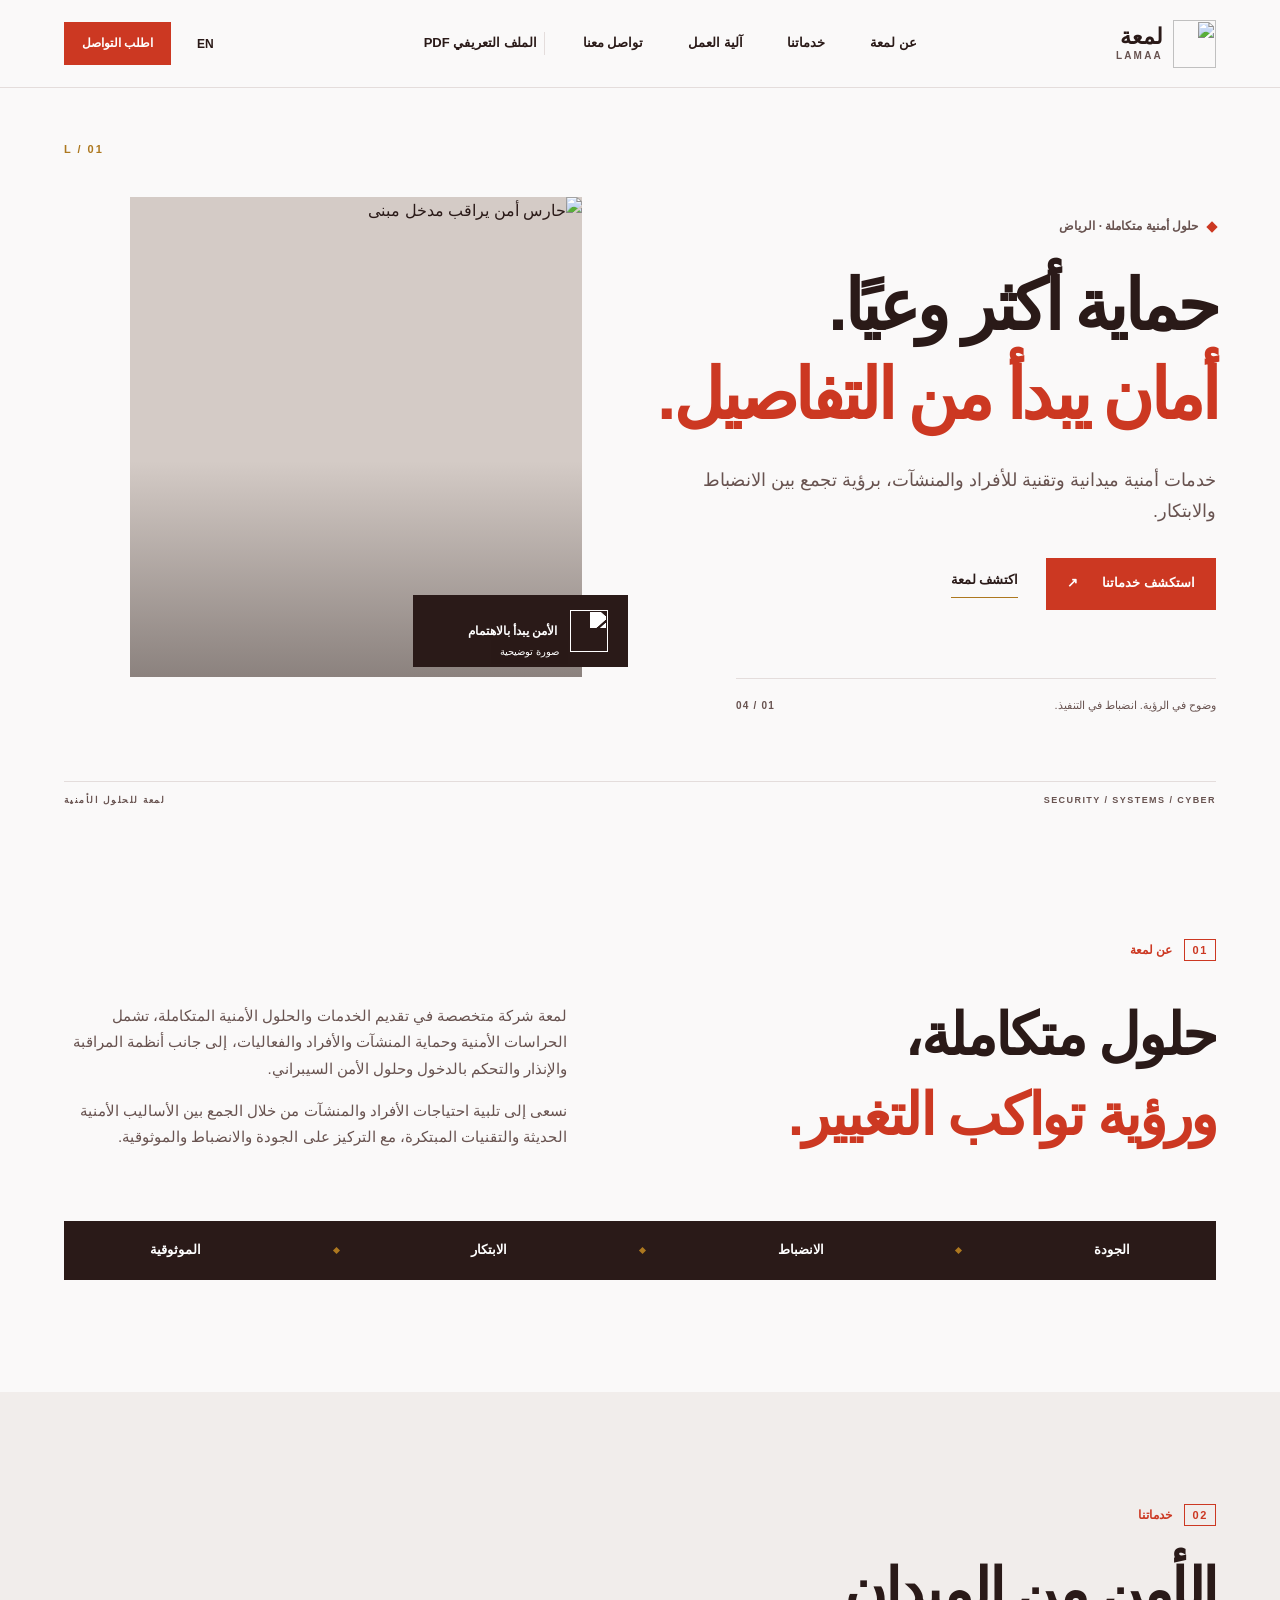
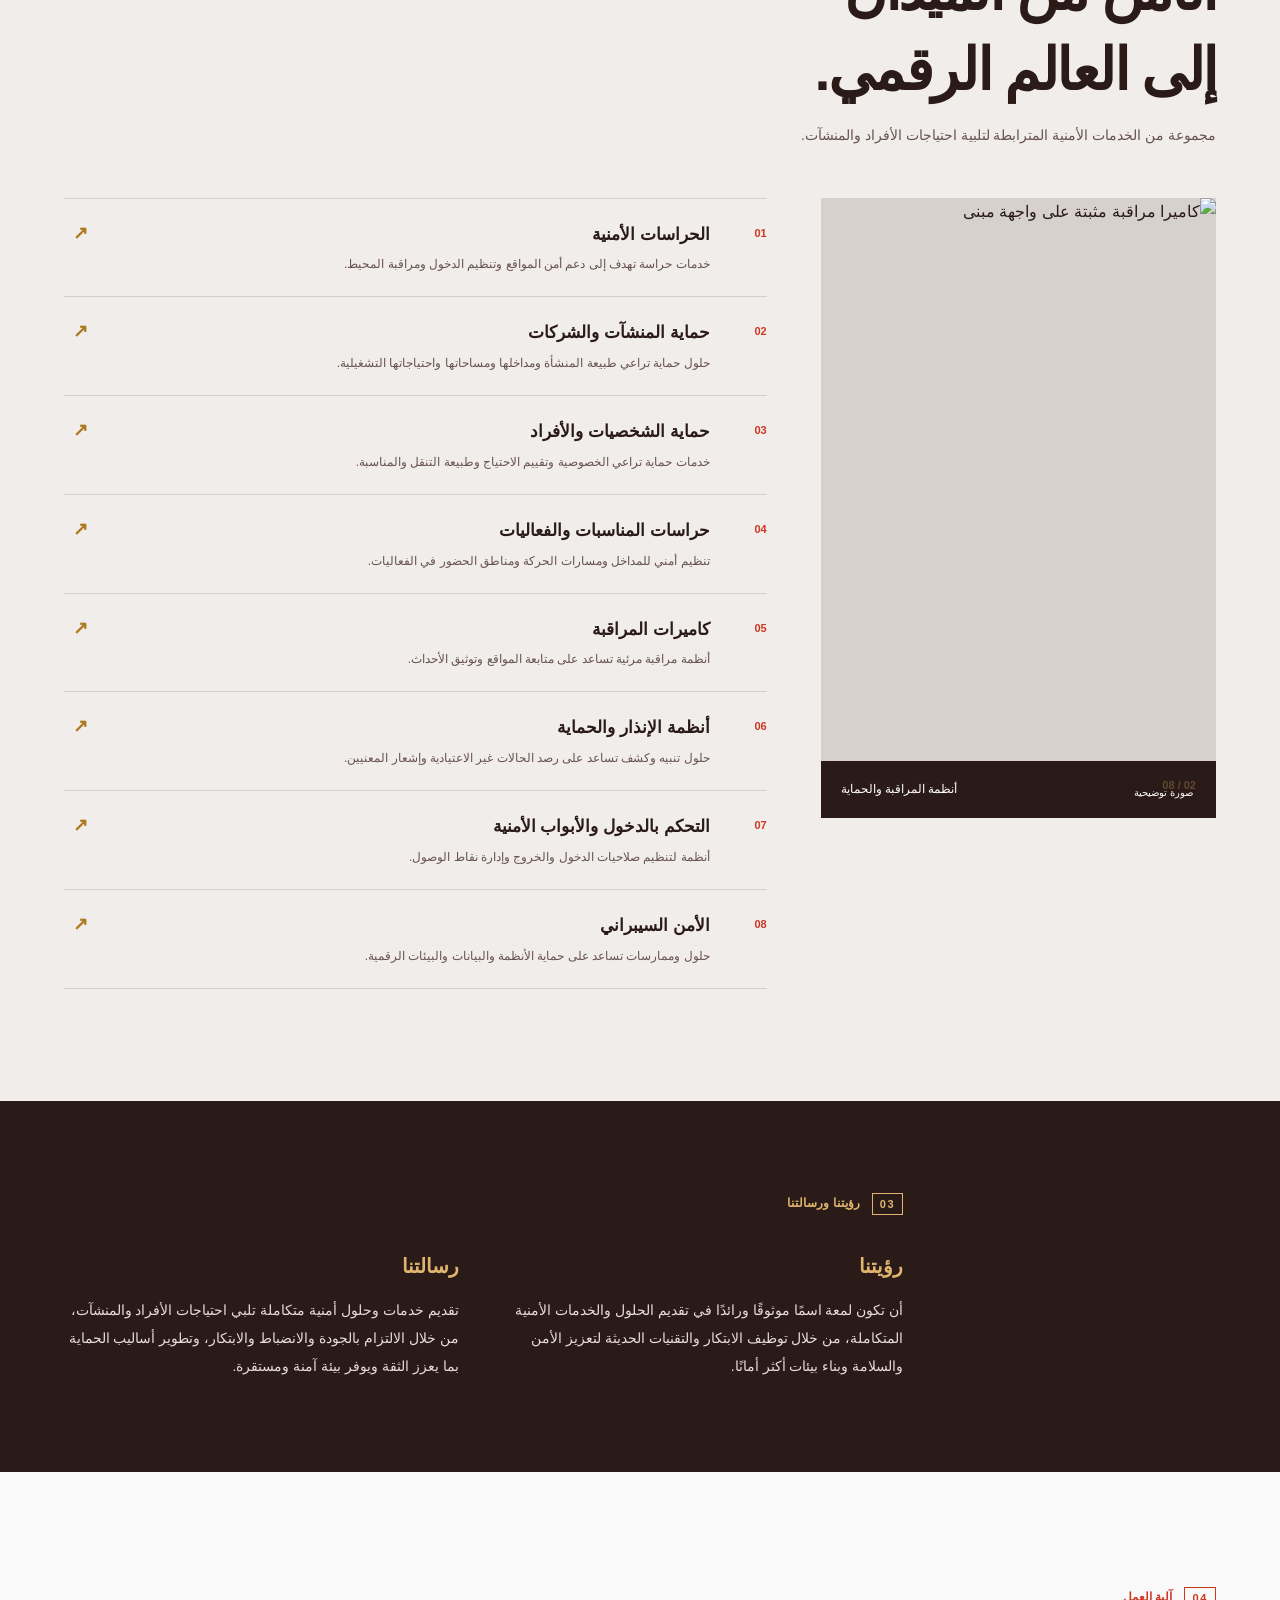
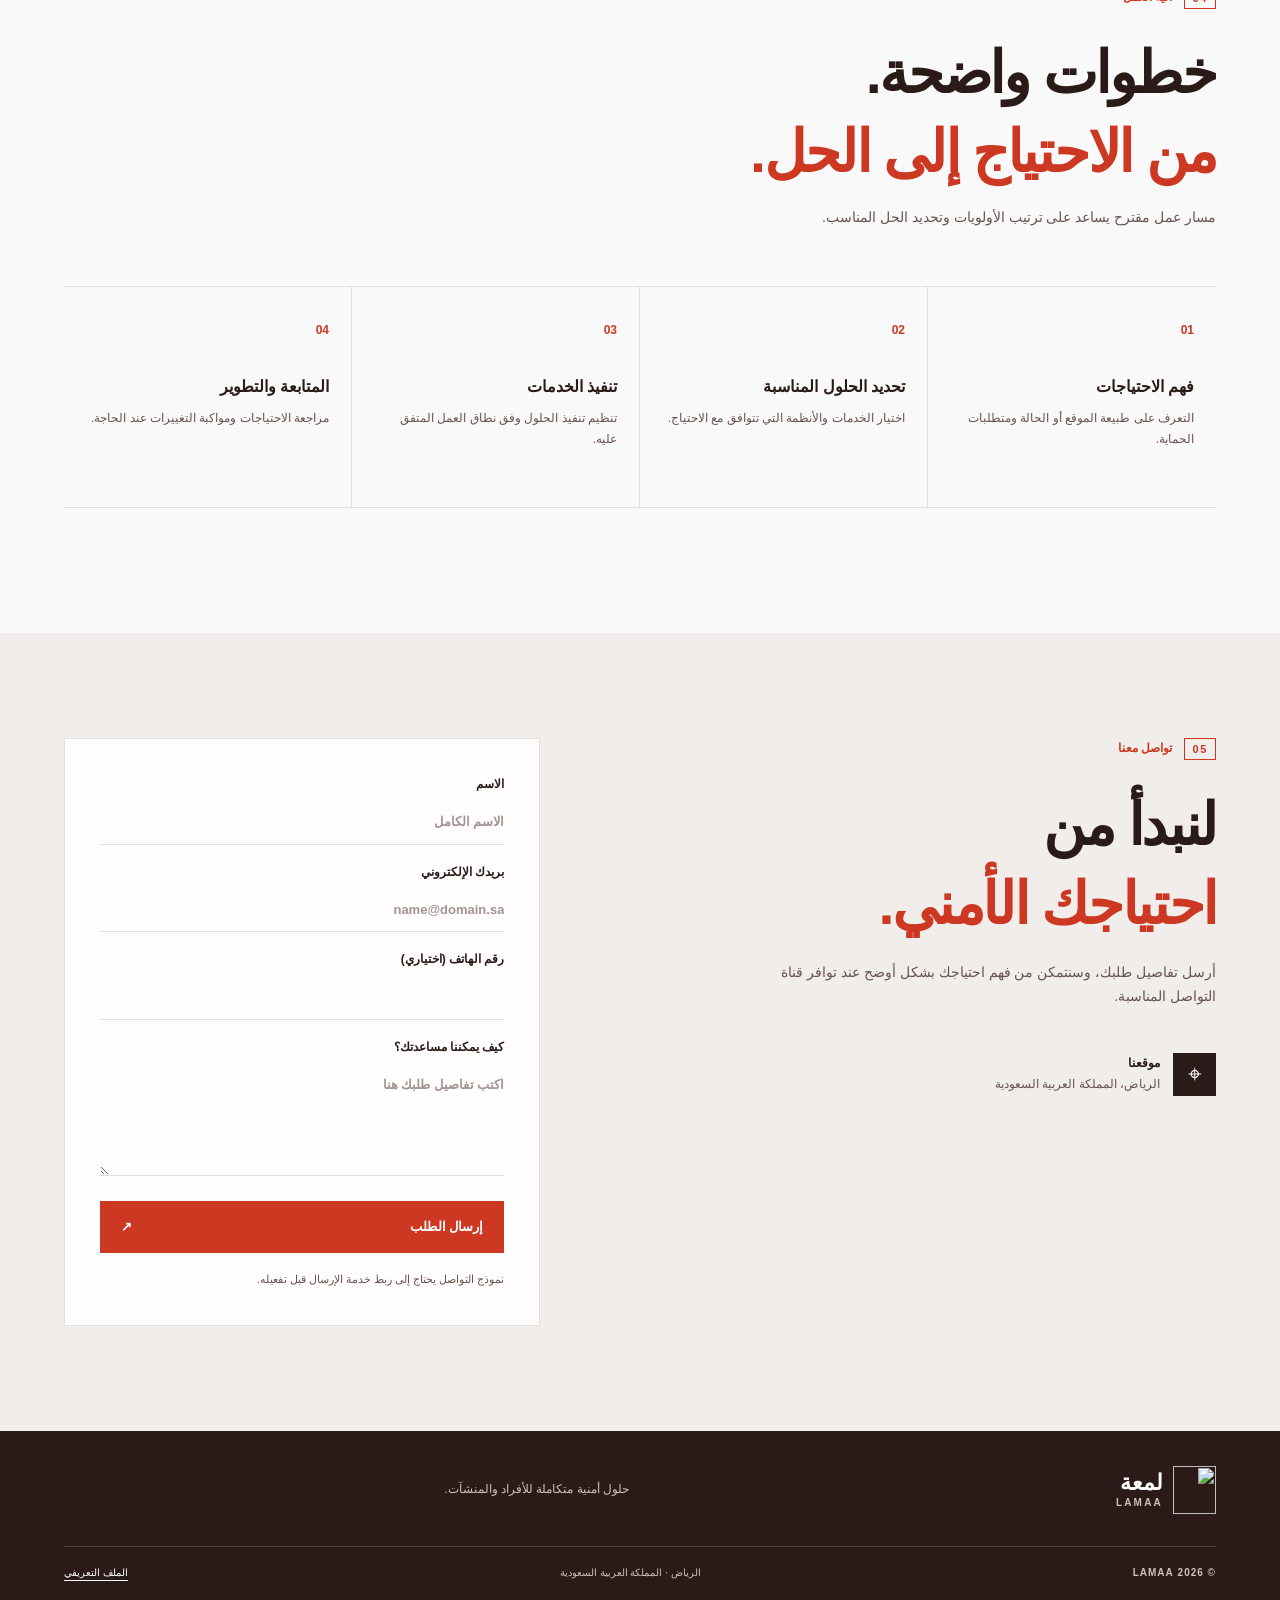
==== index.html @ 78e1de76 "Add files via upload" ====
<!doctype html>
<html lang="ar" dir="rtl">
<head>
<meta charset="utf-8">
<meta name="viewport" content="width=device-width, initial-scale=1">
<meta name="theme-color" content="#2a1a18">
<title>لمعة | LAMAA — حلول وخدمات أمنية متكاملة</title>
<meta name="description" content="لمعة تقدم خدمات وحلولًا أمنية متكاملة تشمل الحراسات، حماية المنشآت والأفراد، أنظمة المراقبة والإنذار، التحكم بالدخول والأمن السيبراني.">
<meta property="og:title" content="لمعة | LAMAA — حلول وخدمات أمنية متكاملة">
<meta property="og:description" content="حلول أمنية متكاملة للأفراد والمنشآت في الرياض.">
<meta property="og:type" content="website">
<link rel="icon" href="assets/favicon.svg" type="image/svg+xml">
<link rel="stylesheet" href="main-862.css">
<script defer src="config.js"></script>
<script defer src="page-393.js"></script>
</head>
<body>
<a class="kod6-skip" href="#main" data-ar="تجاوز إلى المحتوى" data-en="Skip to content">تجاوز إلى المحتوى</a>
<header class="kod6-header">
  <a class="kod6-brand" href="#home" aria-label="LAMAA home">
    <img src="assets/lamaa-mark.svg" alt="" class="kod6-brand-mark">
    <span class="kod6-brand-name"><b>لمعة</b><small>LAMAA</small></span>
  </a>
  <button class="kod6-menu-toggle" type="button" aria-expanded="false" aria-controls="kod6-nav"><span></span><span></span><span></span><i class="kod6-visually-hidden" data-ar="فتح القائمة" data-en="Open menu">فتح القائمة</i></button>
  <nav class="kod6-nav" id="kod6-nav" aria-label="Main navigation">
    <a href="#about" data-ar="عن لمعة" data-en="About">عن لمعة</a>
    <a href="#services" data-ar="خدماتنا" data-en="Services">خدماتنا</a>
    <a href="#process" data-ar="آلية العمل" data-en="How we work">آلية العمل</a>
    <a href="#contact" data-ar="تواصل معنا" data-en="Contact">تواصل معنا</a>
    <a class="kod6-profile-link" href="lamaa-profile-ar.pdf" data-ar="الملف التعريفي PDF" data-en="Company profile PDF">الملف التعريفي PDF</a>
  </nav>
  <div class="kod6-header-actions">
    <button class="kod6-language" type="button" aria-label="Switch language">EN</button>
    <a class="kod6-header-cta" href="#contact" data-ar="اطلب التواصل" data-en="Request contact">اطلب التواصل</a>
  </div>
</header>
<main id="main">
  <section class="kod6-hero" id="home">
    <div class="kod6-hero-copy">
      <p class="kod6-eyebrow"><span class="kod6-eyebrow-dot"></span><span data-ar="حلول أمنية متكاملة · الرياض" data-en="Integrated security solutions · Riyadh">حلول أمنية متكاملة · الرياض</span></p>
      <h1 data-ar="حماية أكثر وعيًا.<br><em>أمان يبدأ من التفاصيل.</em>" data-en="Protection with purpose.<br><em>Security in every detail.</em>">حماية أكثر وعيًا.<br><em>أمان يبدأ من التفاصيل.</em></h1>
      <p class="kod6-hero-lead" data-ar="خدمات أمنية ميدانية وتقنية للأفراد والمنشآت، برؤية تجمع بين الانضباط والابتكار." data-en="Physical and technology-led security services for people and organizations, bringing discipline and innovation together.">خدمات أمنية ميدانية وتقنية للأفراد والمنشآت، برؤية تجمع بين الانضباط والابتكار.</p>
      <div class="kod6-hero-actions">
        <a class="kod6-button kod6-button-primary" href="#services"><span data-ar="استكشف خدماتنا" data-en="Explore services">استكشف خدماتنا</span><span aria-hidden="true">↗</span></a>
        <a class="kod6-text-link" href="#about" data-ar="اكتشف لمعة" data-en="Discover LAMAA">اكتشف لمعة</a>
      </div>
      <div class="kod6-hero-foot"><span data-ar="وضوح في الرؤية. انضباط في التنفيذ." data-en="Clarity in vision. Discipline in delivery.">وضوح في الرؤية. انضباط في التنفيذ.</span><span class="kod6-hero-index">01 / 04</span></div>
    </div>
    <div class="kod6-hero-visual">
      <div class="kod6-hero-image-wrap">
        <img src="https://images.unsplash.com/photo-1744918418449-e62a2e8a5ef5?auto=format&amp;fit=crop&amp;w=1500&amp;q=82" alt="حارس أمن يراقب مدخل مبنى" fetchpriority="high">
        <span class="kod6-image-note" data-ar="صورة توضيحية" data-en="Illustrative photo">صورة توضيحية</span>
      </div>
      <div class="kod6-hero-stamp"><img src="assets/lamaa-mark.svg" alt=""><span data-ar="الأمن يبدأ بالاهتمام" data-en="Security begins with care">الأمن يبدأ بالاهتمام</span></div>
      <div class="kod6-hero-corner" aria-hidden="true">L / 01</div>
    </div>
    <div class="kod6-hero-bottomline"><span>SECURITY / SYSTEMS / CYBER</span><span data-ar="لمعة للحلول الأمنية" data-en="LAMAA SECURITY SOLUTIONS">لمعة للحلول الأمنية</span></div>
  </section>
  <section class="kod6-intro" id="about">
    <div class="kod6-section-tag"><span>01</span><span data-ar="عن لمعة" data-en="About LAMAA">عن لمعة</span></div>
    <div class="kod6-intro-grid">
      <h2 data-ar="حلول متكاملة،<br><em>ورؤية تواكب التغيير.</em>" data-en="Integrated solutions,<br><em>built for a changing world.</em>">حلول متكاملة،<br><em>ورؤية تواكب التغيير.</em></h2>
      <div class="kod6-intro-text">
        <p data-ar="لمعة شركة متخصصة في تقديم الخدمات والحلول الأمنية المتكاملة، تشمل الحراسات الأمنية وحماية المنشآت والأفراد والفعاليات، إلى جانب أنظمة المراقبة والإنذار والتحكم بالدخول وحلول الأمن السيبراني." data-en="LAMAA specializes in integrated security services and solutions, including security guarding, facility and personal protection, event security, surveillance systems, alarms, access control, and cybersecurity.">لمعة شركة متخصصة في تقديم الخدمات والحلول الأمنية المتكاملة، تشمل الحراسات الأمنية وحماية المنشآت والأفراد والفعاليات، إلى جانب أنظمة المراقبة والإنذار والتحكم بالدخول وحلول الأمن السيبراني.</p>
        <p data-ar="نسعى إلى تلبية احتياجات الأفراد والمنشآت من خلال الجمع بين الأساليب الأمنية الحديثة والتقنيات المبتكرة، مع التركيز على الجودة والانضباط والموثوقية." data-en="We aim to meet the needs of individuals and organizations by combining modern security practices with innovative technologies, with an emphasis on quality, discipline, and reliability.">نسعى إلى تلبية احتياجات الأفراد والمنشآت من خلال الجمع بين الأساليب الأمنية الحديثة والتقنيات المبتكرة، مع التركيز على الجودة والانضباط والموثوقية.</p>
      </div>
    </div>
    <div class="kod6-values-strip"><span data-ar="الجودة" data-en="Quality">الجودة</span><i></i><span data-ar="الانضباط" data-en="Discipline">الانضباط</span><i></i><span data-ar="الابتكار" data-en="Innovation">الابتكار</span><i></i><span data-ar="الموثوقية" data-en="Reliability">الموثوقية</span></div>
  </section>
  <section class="kod6-services" id="services">
    <div class="kod6-section-head"><div class="kod6-section-tag"><span>02</span><span data-ar="خدماتنا" data-en="Our services">خدماتنا</span></div><h2 data-ar="الأمن من الميدان<br>إلى العالم الرقمي." data-en="Security from the field<br>to the digital world.">الأمن من الميدان<br>إلى العالم الرقمي.</h2><p data-ar="مجموعة من الخدمات الأمنية المترابطة لتلبية احتياجات الأفراد والمنشآت." data-en="A connected range of security services designed around the needs of people and organizations.">مجموعة من الخدمات الأمنية المترابطة لتلبية احتياجات الأفراد والمنشآت.</p></div>
    <div class="kod6-services-layout">
      <div class="kod6-services-photo"><img src="https://images.unsplash.com/photo-1723399726195-1fc25450f80d?auto=format&amp;fit=crop&amp;w=1200&amp;q=82" alt="كاميرا مراقبة مثبتة على واجهة مبنى" loading="lazy"><span class="kod6-image-note" data-ar="صورة توضيحية" data-en="Illustrative photo">صورة توضيحية</span><div class="kod6-photo-caption"><b>02 / 08</b><span data-ar="أنظمة المراقبة والحماية" data-en="Surveillance &amp; protection systems">أنظمة المراقبة والحماية</span></div></div>
      <div class="kod6-service-list">
        <article class="kod6-service-row"><span class="kod6-service-no">01</span><div><h3 data-ar="الحراسات الأمنية" data-en="Security guarding">الحراسات الأمنية</h3><p data-ar="خدمات حراسة تهدف إلى دعم أمن المواقع وتنظيم الدخول ومراقبة المحيط." data-en="Guarding services designed to support site security, manage entry, and monitor surroundings.">خدمات حراسة تهدف إلى دعم أمن المواقع وتنظيم الدخول ومراقبة المحيط.</p></div><span class="kod6-service-mark">↗</span></article>
        <article class="kod6-service-row"><span class="kod6-service-no">02</span><div><h3 data-ar="حماية المنشآت والشركات" data-en="Facility &amp; corporate protection">حماية المنشآت والشركات</h3><p data-ar="حلول حماية تراعي طبيعة المنشأة ومداخلها ومساحاتها واحتياجاتها التشغيلية." data-en="Protection solutions shaped around a facility’s layout, access points, spaces, and operational needs.">حلول حماية تراعي طبيعة المنشأة ومداخلها ومساحاتها واحتياجاتها التشغيلية.</p></div><span class="kod6-service-mark">↗</span></article>
        <article class="kod6-service-row"><span class="kod6-service-no">03</span><div><h3 data-ar="حماية الشخصيات والأفراد" data-en="Personal protection">حماية الشخصيات والأفراد</h3><p data-ar="خدمات حماية تراعي الخصوصية وتقييم الاحتياج وطبيعة التنقل والمناسبة." data-en="Protection services that consider privacy, assessed needs, movement, and context.">خدمات حماية تراعي الخصوصية وتقييم الاحتياج وطبيعة التنقل والمناسبة.</p></div><span class="kod6-service-mark">↗</span></article>
        <article class="kod6-service-row"><span class="kod6-service-no">04</span><div><h3 data-ar="حراسات المناسبات والفعاليات" data-en="Event security">حراسات المناسبات والفعاليات</h3><p data-ar="تنظيم أمني للمداخل ومسارات الحركة ومناطق الحضور في الفعاليات." data-en="Security arrangements for entrances, circulation routes, and attendee areas at events.">تنظيم أمني للمداخل ومسارات الحركة ومناطق الحضور في الفعاليات.</p></div><span class="kod6-service-mark">↗</span></article>
        <article class="kod6-service-row"><span class="kod6-service-no">05</span><div><h3 data-ar="كاميرات المراقبة" data-en="CCTV surveillance">كاميرات المراقبة</h3><p data-ar="أنظمة مراقبة مرئية تساعد على متابعة المواقع وتوثيق الأحداث." data-en="Video surveillance systems that help monitor sites and record events.">أنظمة مراقبة مرئية تساعد على متابعة المواقع وتوثيق الأحداث.</p></div><span class="kod6-service-mark">↗</span></article>
        <article class="kod6-service-row"><span class="kod6-service-no">06</span><div><h3 data-ar="أنظمة الإنذار والحماية" data-en="Alarm &amp; protection systems">أنظمة الإنذار والحماية</h3><p data-ar="حلول تنبيه وكشف تساعد على رصد الحالات غير الاعتيادية وإشعار المعنيين." data-en="Detection and alert solutions that help identify unusual events and notify the relevant people.">حلول تنبيه وكشف تساعد على رصد الحالات غير الاعتيادية وإشعار المعنيين.</p></div><span class="kod6-service-mark">↗</span></article>
        <article class="kod6-service-row"><span class="kod6-service-no">07</span><div><h3 data-ar="التحكم بالدخول والأبواب الأمنية" data-en="Access control &amp; security doors">التحكم بالدخول والأبواب الأمنية</h3><p data-ar="أنظمة لتنظيم صلاحيات الدخول والخروج وإدارة نقاط الوصول." data-en="Systems for managing entry permissions, exits, and access points.">أنظمة لتنظيم صلاحيات الدخول والخروج وإدارة نقاط الوصول.</p></div><span class="kod6-service-mark">↗</span></article>
        <article class="kod6-service-row"><span class="kod6-service-no">08</span><div><h3 data-ar="الأمن السيبراني" data-en="Cybersecurity">الأمن السيبراني</h3><p data-ar="حلول وممارسات تساعد على حماية الأنظمة والبيانات والبيئات الرقمية." data-en="Solutions and practices that help protect systems, data, and digital environments.">حلول وممارسات تساعد على حماية الأنظمة والبيانات والبيئات الرقمية.</p></div><span class="kod6-service-mark">↗</span></article>
      </div>
    </div>
  </section>
  <section class="kod6-vision">
    <div class="kod6-vision-mark"><img src="assets/lamaa-mark.svg" alt=""></div>
    <div class="kod6-vision-copy"><div class="kod6-section-tag"><span>03</span><span data-ar="رؤيتنا ورسالتنا" data-en="Vision &amp; mission">رؤيتنا ورسالتنا</span></div><div class="kod6-vision-grid"><article><h2 data-ar="رؤيتنا" data-en="Our vision">رؤيتنا</h2><p data-ar="أن تكون لمعة اسمًا موثوقًا ورائدًا في تقديم الحلول والخدمات الأمنية المتكاملة، من خلال توظيف الابتكار والتقنيات الحديثة لتعزيز الأمن والسلامة وبناء بيئات أكثر أمانًا." data-en="To make LAMAA a trusted and leading name in integrated security solutions and services, leveraging innovation and modern technologies to enhance security, safety, and create safer environments.">أن تكون لمعة اسمًا موثوقًا ورائدًا في تقديم الحلول والخدمات الأمنية المتكاملة، من خلال توظيف الابتكار والتقنيات الحديثة لتعزيز الأمن والسلامة وبناء بيئات أكثر أمانًا.</p></article><article><h2 data-ar="رسالتنا" data-en="Our mission">رسالتنا</h2><p data-ar="تقديم خدمات وحلول أمنية متكاملة تلبي احتياجات الأفراد والمنشآت، من خلال الالتزام بالجودة والانضباط والابتكار، وتطوير أساليب الحماية بما يعزز الثقة ويوفر بيئة آمنة ومستقرة." data-en="To provide integrated security services and solutions that meet the needs of individuals and organizations through quality, discipline, and innovation, continuously improving protection methods to build trust and create safe, stable environments.">تقديم خدمات وحلول أمنية متكاملة تلبي احتياجات الأفراد والمنشآت، من خلال الالتزام بالجودة والانضباط والابتكار، وتطوير أساليب الحماية بما يعزز الثقة ويوفر بيئة آمنة ومستقرة.</p></article></div></div>
  </section>
  <section class="kod6-process" id="process">
    <div class="kod6-section-head"><div class="kod6-section-tag"><span>04</span><span data-ar="آلية العمل" data-en="How we work">آلية العمل</span></div><h2 data-ar="خطوات واضحة.<br><em>من الاحتياج إلى الحل.</em>" data-en="Clear steps.<br><em>From need to solution.</em>">خطوات واضحة.<br><em>من الاحتياج إلى الحل.</em></h2><p data-ar="مسار عمل مقترح يساعد على ترتيب الأولويات وتحديد الحل المناسب." data-en="A proposed working path to help organize priorities and identify a suitable solution.">مسار عمل مقترح يساعد على ترتيب الأولويات وتحديد الحل المناسب.</p></div>
    <div class="kod6-process-grid"><article><span>01</span><h3 data-ar="فهم الاحتياجات" data-en="Understand needs">فهم الاحتياجات</h3><p data-ar="التعرف على طبيعة الموقع أو الحالة ومتطلبات الحماية." data-en="Understand the site or situation and its protection requirements.">التعرف على طبيعة الموقع أو الحالة ومتطلبات الحماية.</p></article><article><span>02</span><h3 data-ar="تحديد الحلول المناسبة" data-en="Identify suitable solutions">تحديد الحلول المناسبة</h3><p data-ar="اختيار الخدمات والأنظمة التي تتوافق مع الاحتياج." data-en="Select services and systems that fit the identified needs.">اختيار الخدمات والأنظمة التي تتوافق مع الاحتياج.</p></article><article><span>03</span><h3 data-ar="تنفيذ الخدمات" data-en="Deliver services">تنفيذ الخدمات</h3><p data-ar="تنظيم تنفيذ الحلول وفق نطاق العمل المتفق عليه." data-en="Coordinate delivery according to the agreed scope of work.">تنظيم تنفيذ الحلول وفق نطاق العمل المتفق عليه.</p></article><article><span>04</span><h3 data-ar="المتابعة والتطوير" data-en="Follow up &amp; improve">المتابعة والتطوير</h3><p data-ar="مراجعة الاحتياجات ومواكبة التغييرات عند الحاجة." data-en="Review needs and adapt to changes when required.">مراجعة الاحتياجات ومواكبة التغييرات عند الحاجة.</p></article></div>
  </section>
  <section class="kod6-contact" id="contact">
    <div class="kod6-contact-copy"><div class="kod6-section-tag"><span>05</span><span data-ar="تواصل معنا" data-en="Get in touch">تواصل معنا</span></div><h2 data-ar="لنبدأ من<br><em>احتياجك الأمني.</em>" data-en="Start with<br><em>your security needs.</em>">لنبدأ من<br><em>احتياجك الأمني.</em></h2><p data-ar="أرسل تفاصيل طلبك، وسنتمكن من فهم احتياجك بشكل أوضح عند توافر قناة التواصل المناسبة." data-en="Send us the details of your request so your needs can be understood more clearly once a contact channel is configured.">أرسل تفاصيل طلبك، وسنتمكن من فهم احتياجك بشكل أوضح عند توافر قناة التواصل المناسبة.</p><div class="kod6-location"><span class="kod6-location-icon">⌖</span><div><b data-ar="موقعنا" data-en="Location">موقعنا</b><span data-ar="الرياض، المملكة العربية السعودية" data-en="Riyadh, Saudi Arabia">الرياض، المملكة العربية السعودية</span></div></div></div>
    <form class="kod6-contact-form" id="kod6-contact-form" action="#" method="post">
      <label><span data-ar="الاسم" data-en="Name">الاسم</span><input name="name" autocomplete="name" required placeholder="الاسم الكامل" data-placeholder-ar="الاسم الكامل" data-placeholder-en="Full name"></label>
      <label><span data-ar="بريدك الإلكتروني" data-en="Your email">بريدك الإلكتروني</span><input type="email" name="email" autocomplete="email" required placeholder="name@domain.sa" data-placeholder-ar="name@domain.sa" data-placeholder-en="name@domain.sa"></label>
      <label><span data-ar="رقم الهاتف (اختياري)" data-en="Phone (optional)">رقم الهاتف (اختياري)</span><input type="tel" name="phone" autocomplete="tel" placeholder="" data-placeholder-ar="" data-placeholder-en=""></label>
      <label><span data-ar="كيف يمكننا مساعدتك؟" data-en="How can we help?">كيف يمكننا مساعدتك؟</span><textarea name="message" rows="4" required placeholder="اكتب تفاصيل طلبك هنا" data-placeholder-ar="اكتب تفاصيل طلبك هنا" data-placeholder-en="Tell us about your request"></textarea></label>
      <input type="hidden" name="botcheck" value=""><input type="hidden" name="access_key" value="">
      <button class="kod6-button kod6-button-primary kod6-submit" type="submit"><span data-ar="إرسال الطلب" data-en="Send request">إرسال الطلب</span><span aria-hidden="true">↗</span></button>
      <p class="kod6-form-status" id="kod6-form-status" role="status" aria-live="polite" data-ar="نموذج التواصل يحتاج إلى ربط خدمة الإرسال قبل تفعيله." data-en="The contact form needs an email delivery service configured before it can be activated.">نموذج التواصل يحتاج إلى ربط خدمة الإرسال قبل تفعيله.</p>
    </form>
  </section>
</main>
<footer class="kod6-footer">
  <a class="kod6-brand kod6-footer-brand" href="#home"><img src="assets/lamaa-mark-light.svg" alt="" class="kod6-brand-mark"><span class="kod6-brand-name"><b>لمعة</b><small>LAMAA</small></span></a>
  <p data-ar="حلول أمنية متكاملة للأفراد والمنشآت." data-en="Integrated security solutions for people and organizations.">حلول أمنية متكاملة للأفراد والمنشآت.</p>
  <div class="kod6-footer-meta"><span>© <span id="kod6-year">2026</span> LAMAA</span><span data-ar="الرياض · المملكة العربية السعودية" data-en="Riyadh · Saudi Arabia">الرياض · المملكة العربية السعودية</span><a href="lamaa-profile-ar.pdf" data-ar="الملف التعريفي" data-en="Company profile">الملف التعريفي</a></div>
</footer>
</body>
</html>
---- main-862.css ----
@font-face{font-family:KodArabic;src:url('assets/noto-arabic-regular.ttf') format('truetype');font-weight:400;font-display:swap}@font-face{font-family:KodArabic;src:url('assets/noto-arabic-bold.ttf') format('truetype');font-weight:700;font-display:swap}@font-face{font-family:KodLatin;src:url('assets/noto-sans-regular.ttf') format('truetype');font-weight:400;font-display:swap}@font-face{font-family:KodLatin;src:url('assets/noto-sans-bold.ttf') format('truetype');font-weight:700;font-display:swap}
:root{--kod6-bg:#faf9f9;--kod6-surface:#fffdfd;--kod6-text:#2a1a18;--kod6-muted:#685350;--kod6-line:#e4dddc;--kod6-accent:#cc3822;--kod6-on-accent:#fff;--kod6-gold:#ad781f;--kod6-max:1200px;--kod6-gutter:clamp(22px,5vw,76px);--kod6-transition:190ms ease;scroll-behavior:smooth}*{box-sizing:border-box}html{scroll-padding-top:90px}body{margin:0;background:var(--kod6-bg);color:var(--kod6-text);font-family:KodArabic,KodLatin,sans-serif;line-height:1.75}a{color:inherit;text-decoration:none}button,input,textarea{font:inherit}button,a{-webkit-tap-highlight-color:transparent}a:focus-visible,button:focus-visible,input:focus-visible,textarea:focus-visible{outline:3px solid var(--kod6-gold);outline-offset:4px}.kod6-skip{position:absolute;top:-70px;inset-inline-start:16px;background:var(--kod6-text);color:white;padding:10px 16px;z-index:100}.kod6-skip:focus{top:12px}.kod6-visually-hidden{position:absolute;width:1px;height:1px;padding:0;margin:-1px;overflow:hidden;clip:rect(0,0,0,0);white-space:nowrap;border:0}
.kod6-header{height:88px;padding:0 var(--kod6-gutter);display:flex;align-items:center;justify-content:space-between;border-bottom:1px solid var(--kod6-line);background:rgba(250,249,249,.94);position:sticky;top:0;z-index:30;backdrop-filter:blur(14px)}.kod6-brand{display:inline-flex;align-items:center;gap:10px;flex-shrink:0}.kod6-brand-mark{width:43px;height:48px;object-fit:contain}.kod6-brand-name{display:flex;flex-direction:column;line-height:1.12}.kod6-brand-name b{font-size:22px;font-weight:700}.kod6-brand-name small{font:700 10px/1.3 KodLatin,sans-serif;letter-spacing:.22em;color:var(--kod6-muted)}.kod6-nav{display:flex;align-items:center;gap:clamp(15px,2.4vw,34px);font-size:13px;font-weight:700}.kod6-nav a{padding-inline:7px;transition:color var(--kod6-transition)}.kod6-nav a:hover{color:var(--kod6-accent)}.kod6-profile-link{border-inline-start:1px solid var(--kod6-line);padding-inline-start:20px}.kod6-header-actions{display:flex;align-items:center;gap:15px}.kod6-language{border:0;background:transparent;font:700 12px KodLatin,KodArabic,sans-serif;cursor:pointer;color:var(--kod6-text);min-width:38px;min-height:44px}.kod6-header-cta{background:var(--kod6-accent);color:white;padding:11px 18px;font-size:12px;font-weight:700;transition:transform var(--kod6-transition),background var(--kod6-transition)}.kod6-header-cta:hover{background:#a92d1c;transform:translateY(-2px)}.kod6-menu-toggle{display:none}
.kod6-hero{position:relative;min-height:690px;display:grid;grid-template-columns:1.02fr .98fr;align-items:stretch;padding:0 var(--kod6-gutter) 72px;max-width:1600px;margin:auto;overflow:hidden}.kod6-hero-copy{padding:clamp(74px,10vw,142px) 0 40px;position:relative;z-index:2}.kod6-eyebrow{display:flex;align-items:center;gap:10px;color:var(--kod6-muted);font-size:12px;font-weight:700;margin:0 0 24px}.kod6-eyebrow-dot{width:8px;height:8px;background:var(--kod6-accent);display:inline-block;transform:rotate(45deg)}.kod6-hero h1{font-size:clamp(42px,5.5vw,76px);line-height:1.27;letter-spacing:-.055em;margin:0;max-width:720px;font-weight:700}.kod6-hero h1 em,.kod6-section-head h2 em,.kod6-intro h2 em,.kod6-process h2 em,.kod6-contact h2 em{font-style:normal;color:var(--kod6-accent)}.kod6-hero-lead{font-size:clamp(15px,1.5vw,18px);color:var(--kod6-muted);max-width:520px;margin:25px 0 30px}.kod6-hero-actions{display:flex;align-items:center;gap:28px}.kod6-button{display:inline-flex;align-items:center;justify-content:center;gap:24px;min-height:52px;padding:12px 20px;font-size:13px;font-weight:700;border:1px solid var(--kod6-text);transition:transform var(--kod6-transition),background var(--kod6-transition)}.kod6-button:hover{transform:translateY(-3px)}.kod6-button-primary{background:var(--kod6-accent);border-color:var(--kod6-accent);color:white}.kod6-button-primary:hover{background:#a92d1c}.kod6-text-link{font-size:13px;font-weight:700;border-bottom:1px solid var(--kod6-gold);padding-bottom:5px}.kod6-hero-foot{display:flex;align-items:center;justify-content:space-between;max-width:480px;border-top:1px solid var(--kod6-line);padding-top:17px;margin-top:68px;color:var(--kod6-muted);font-size:11px}.kod6-hero-index{font:700 10px KodLatin,sans-serif;letter-spacing:.12em}.kod6-hero-visual{position:relative;min-height:600px;display:flex;align-items:center;justify-content:center;padding:60px 0 30px 20px}.kod6-hero-image-wrap{width:83%;height:480px;position:relative;overflow:hidden;background:#d4cbc6}.kod6-hero-image-wrap:after{content:"";position:absolute;inset:0;background:linear-gradient(180deg,transparent 55%,rgba(30,20,18,.4))}.kod6-hero-image-wrap img{width:100%;height:100%;object-fit:cover;object-position:center}.kod6-image-note{position:absolute;bottom:13px;inset-inline-start:14px;z-index:2;color:white;background:rgba(42,26,24,.7);font-size:10px;padding:3px 9px}.kod6-hero-stamp{position:absolute;bottom:88px;inset-inline-start:0;background:var(--kod6-text);color:white;display:flex;align-items:center;gap:13px;padding:15px 20px;min-width:215px}.kod6-hero-stamp img{width:38px;height:42px;filter:brightness(0) invert(1)}.kod6-hero-stamp span{font-size:12px;font-weight:700}.kod6-hero-corner{position:absolute;top:55px;inset-inline-end:0;font:700 11px KodLatin,sans-serif;color:var(--kod6-gold);letter-spacing:.18em}.kod6-hero-bottomline{position:absolute;bottom:22px;inset-inline:var(--kod6-gutter);display:flex;justify-content:space-between;border-top:1px solid var(--kod6-line);padding-top:13px;font:700 9px KodLatin,KodArabic,sans-serif;letter-spacing:.16em;color:var(--kod6-muted)}
.kod6-intro,.kod6-services,.kod6-process{padding:112px var(--kod6-gutter);max-width:1600px;margin:auto}.kod6-section-tag{display:flex;align-items:center;gap:12px;color:var(--kod6-accent);font-size:12px;font-weight:700}.kod6-section-tag span:first-child{font:700 11px KodLatin,sans-serif;letter-spacing:.15em;border:1px solid var(--kod6-accent);padding:4px 7px}.kod6-intro-grid{display:grid;grid-template-columns:1.05fr .95fr;gap:8%;align-items:start;margin-top:35px}.kod6-intro h2,.kod6-section-head h2,.kod6-contact h2{font-size:clamp(34px,4.5vw,60px);line-height:1.38;letter-spacing:-.04em;margin:0;font-weight:700}.kod6-intro-text{padding-top:7px;color:var(--kod6-muted);font-size:15px;max-width:570px}.kod6-intro-text p{margin:0 0 16px}.kod6-values-strip{margin-top:55px;background:var(--kod6-text);color:white;padding:18px 26px;display:flex;align-items:center;justify-content:space-around;gap:12px;font-size:13px;font-weight:700}.kod6-values-strip i{width:5px;height:5px;background:var(--kod6-gold);transform:rotate(45deg)}
.kod6-services{background:#f1edeb;max-width:none}.kod6-section-head{max-width:var(--kod6-max);margin:0 auto 50px}.kod6-section-head h2{margin:25px 0 13px}.kod6-section-head>p{color:var(--kod6-muted);font-size:14px;max-width:570px;margin:0}.kod6-services-layout{max-width:var(--kod6-max);margin:auto;display:grid;grid-template-columns:.72fr 1.28fr;gap:54px;align-items:start}.kod6-services-photo{position:sticky;top:120px;height:620px;overflow:hidden;background:#d7d1ce}.kod6-services-photo img{width:100%;height:100%;object-fit:cover}.kod6-photo-caption{position:absolute;bottom:0;inset-inline:0;background:var(--kod6-text);color:white;padding:18px 20px;display:flex;justify-content:space-between;gap:12px;font-size:12px}.kod6-photo-caption b{font:700 11px KodLatin,sans-serif;color:#e0b66e}.kod6-service-list{border-top:1px solid #d7ceca}.kod6-service-row{display:grid;grid-template-columns:42px 1fr 24px;gap:15px;align-items:start;padding:21px 0;border-bottom:1px solid #d7ceca}.kod6-service-no{font:700 11px KodLatin,sans-serif;color:var(--kod6-accent);padding-top:7px}.kod6-service-row h3{font-size:17px;margin:0 0 5px}.kod6-service-row p{font-size:12px;color:var(--kod6-muted);margin:0;max-width:550px}.kod6-service-mark{color:var(--kod6-gold);font:700 18px KodLatin,sans-serif;padding-top:2px}
.kod6-vision{background:var(--kod6-text);color:white;padding:92px var(--kod6-gutter);display:grid;grid-template-columns:minmax(100px,.45fr) 1.55fr;gap:6%;align-items:start}.kod6-vision-mark{display:flex;justify-content:center;padding-top:20px}.kod6-vision-mark img{width:115px;filter:brightness(0) invert(1);opacity:.92}.kod6-vision .kod6-section-tag{color:#e0b66e}.kod6-vision .kod6-section-tag span:first-child{border-color:#e0b66e}.kod6-vision-grid{display:grid;grid-template-columns:1fr 1fr;gap:50px;margin-top:34px}.kod6-vision-grid h2{font-size:20px;margin:0 0 12px;color:#e0b66e}.kod6-vision-grid p{color:#e6dcda;font-size:14px;line-height:2;margin:0}.kod6-process{padding-top:115px;padding-bottom:125px}.kod6-process .kod6-section-head{margin-bottom:56px}.kod6-process-grid{max-width:var(--kod6-max);margin:auto;display:grid;grid-template-columns:repeat(4,1fr);border-top:1px solid var(--kod6-line);border-bottom:1px solid var(--kod6-line)}.kod6-process-grid article{padding:28px 22px;min-height:220px;border-inline-start:1px solid var(--kod6-line)}.kod6-process-grid article:first-child{border-inline-start:0}.kod6-process-grid article>span{font:700 12px KodLatin,sans-serif;color:var(--kod6-accent)}.kod6-process-grid h3{font-size:16px;margin:30px 0 7px}.kod6-process-grid p{font-size:12px;color:var(--kod6-muted);margin:0}
.kod6-contact{background:#f1edeb;padding:105px var(--kod6-gutter);display:grid;grid-template-columns:1fr .85fr;gap:10%;align-items:start}.kod6-contact-copy{max-width:590px}.kod6-contact h2{margin:26px 0 15px}.kod6-contact-copy>p{color:var(--kod6-muted);font-size:14px;max-width:480px}.kod6-location{display:flex;align-items:center;gap:13px;margin-top:44px}.kod6-location-icon{width:43px;height:43px;display:grid;place-items:center;background:var(--kod6-text);color:white;font-size:24px}.kod6-location div{display:flex;flex-direction:column}.kod6-location b{font-size:12px}.kod6-location span:last-child{font-size:12px;color:var(--kod6-muted)}.kod6-contact-form{background:var(--kod6-surface);padding:35px;display:grid;gap:17px;border:1px solid var(--kod6-line)}.kod6-contact-form label{display:grid;gap:6px;font-size:12px;font-weight:700}.kod6-contact-form input,.kod6-contact-form textarea{width:100%;border:0;border-bottom:1px solid var(--kod6-line);background:transparent;padding:10px 0;color:var(--kod6-text);font-size:13px;outline-offset:2px;resize:vertical}.kod6-contact-form input:focus,.kod6-contact-form textarea:focus{border-color:var(--kod6-accent)}.kod6-contact-form input::placeholder,.kod6-contact-form textarea::placeholder{color:#a39491}.kod6-honeypot{position:absolute!important;left:-9999px!important;width:1px!important;height:1px!important}.kod6-submit{justify-content:space-between;margin-top:8px;cursor:pointer}.kod6-form-status{margin:0;color:var(--kod6-muted);font-size:11px;line-height:1.8}.kod6-form-status-visible{color:var(--kod6-accent)}
.kod6-footer{background:var(--kod6-text);color:white;padding:35px var(--kod6-gutter) 24px;display:grid;grid-template-columns:1fr 1fr;gap:22px;align-items:center}.kod6-footer-brand .kod6-brand-name small{color:#d0bfbb}.kod6-footer p{font-size:12px;color:#d0bfbb;margin:0}.kod6-footer-meta{grid-column:1/-1;border-top:1px solid rgba(255,255,255,.17);padding-top:17px;margin-top:10px;display:flex;align-items:center;justify-content:space-between;gap:15px;color:#d0bfbb;font-size:10px}.kod6-footer-meta span:first-child{font:700 10px KodLatin,sans-serif;letter-spacing:.1em}.kod6-footer-meta a{color:white;text-decoration:underline;text-underline-offset:4px}
[dir="ltr"] body{font-family:KodLatin,KodArabic,sans-serif}[dir="ltr"] .kod6-brand-name{font-family:KodArabic,KodLatin,sans-serif}[dir="ltr"] .kod6-hero h1,[dir="ltr"] .kod6-intro h2,[dir="ltr"] .kod6-section-head h2,[dir="ltr"] .kod6-contact h2{letter-spacing:-.045em}[dir="ltr"] .kod6-hero-bottomline{font-family:KodLatin,sans-serif}
@media(max-width:1050px){.kod6-nav{gap:14px;font-size:12px}.kod6-header-cta{display:none}.kod6-hero{min-height:620px}.kod6-hero-visual{min-height:540px}.kod6-hero-image-wrap{height:420px}.kod6-services-layout{gap:30px}.kod6-services-photo{height:570px}}
@media(max-width:760px){html{scroll-padding-top:72px}.kod6-header{height:72px}.kod6-brand-mark{width:36px;height:40px}.kod6-brand-name b{font-size:19px}.kod6-menu-toggle{display:flex;flex-direction:column;justify-content:center;gap:5px;width:44px;height:44px;border:1px solid var(--kod6-line);background:transparent;padding:10px;cursor:pointer;order:3}.kod6-menu-toggle span{display:block;width:100%;height:2px;background:var(--kod6-text)}.kod6-header-actions{margin-inline-start:auto;margin-inline-end:12px}.kod6-nav{position:fixed;inset:72px 0 auto 0;background:var(--kod6-bg);padding:24px var(--kod6-gutter) 34px;display:flex;flex-direction:column;align-items:stretch;gap:0;transform:translateY(-140%);transition:transform 250ms ease;box-shadow:0 20px 25px rgba(42,26,24,.09)}.kod6-nav-open{transform:translateY(0)}.kod6-nav a{padding:14px 0;border-bottom:1px solid var(--kod6-line);font-size:14px}.kod6-profile-link{border-inline-start:0;padding-inline-start:0}.kod6-hero{display:flex;flex-direction:column;padding-bottom:68px}.kod6-hero-copy{padding:65px 0 12px}.kod6-hero h1{font-size:clamp(37px,10vw,56px)}.kod6-hero-lead{font-size:14px}.kod6-hero-actions{gap:20px;flex-wrap:wrap}.kod6-hero-foot{margin-top:40px}.kod6-hero-visual{min-height:390px;padding:20px 0 0}.kod6-hero-image-wrap{width:88%;height:340px;margin-inline-start:auto}.kod6-hero-stamp{bottom:42px;inset-inline-start:0;min-width:185px;padding:11px 14px}.kod6-hero-stamp img{width:31px;height:35px}.kod6-hero-corner{top:0}.kod6-hero-bottomline{bottom:20px;font-size:8px}.kod6-intro,.kod6-services,.kod6-process{padding:75px var(--kod6-gutter)}.kod6-intro-grid{grid-template-columns:1fr;gap:20px;margin-top:25px}.kod6-intro h2,.kod6-section-head h2,.kod6-contact h2{font-size:clamp(32px,8vw,46px)}.kod6-intro-text{font-size:13px}.kod6-values-strip{margin-top:30px;padding:14px 10px;font-size:10px;flex-wrap:wrap}.kod6-services-layout{grid-template-columns:1fr;gap:25px}.kod6-services-photo{position:relative;top:auto;height:330px;order:2}.kod6-service-row{grid-template-columns:30px 1fr 18px;gap:10px;padding:17px 0}.kod6-service-row h3{font-size:15px}.kod6-service-row p{font-size:11px}.kod6-vision{padding:70px var(--kod6-gutter);grid-template-columns:1fr;gap:20px}.kod6-vision-mark{justify-content:flex-start;padding:0}.kod6-vision-mark img{width:70px}.kod6-vision-grid{grid-template-columns:1fr;gap:25px;margin-top:25px}.kod6-vision-grid p{font-size:13px}.kod6-process-grid{grid-template-columns:1fr 1fr}.kod6-process-grid article{min-height:185px;padding:22px 15px;border-bottom:1px solid var(--kod6-line)}.kod6-process-grid article:nth-child(odd){border-inline-start:0}.kod6-process-grid article:nth-last-child(-n+2){border-bottom:0}.kod6-process-grid h3{margin-top:20px;font-size:14px}.kod6-process-grid p{font-size:11px}.kod6-contact{padding:75px var(--kod6-gutter);grid-template-columns:1fr;gap:35px}.kod6-contact-form{padding:24px 20px}.kod6-footer{grid-template-columns:1fr;gap:14px}.kod6-footer-meta{grid-column:auto;flex-wrap:wrap;justify-content:flex-start;gap:13px 20px}}
@media(max-width:390px){.kod6-hero h1{font-size:35px}.kod6-hero-actions{gap:14px}.kod6-button{padding:10px 14px}.kod6-process-grid article{padding:18px 11px}.kod6-values-strip{gap:7px}.kod6-values-strip i{width:4px;height:4px}}
@media(prefers-reduced-motion:reduce){*,*::before,*::after{scroll-behavior:auto!important;transition:none!important;animation:none!important}}
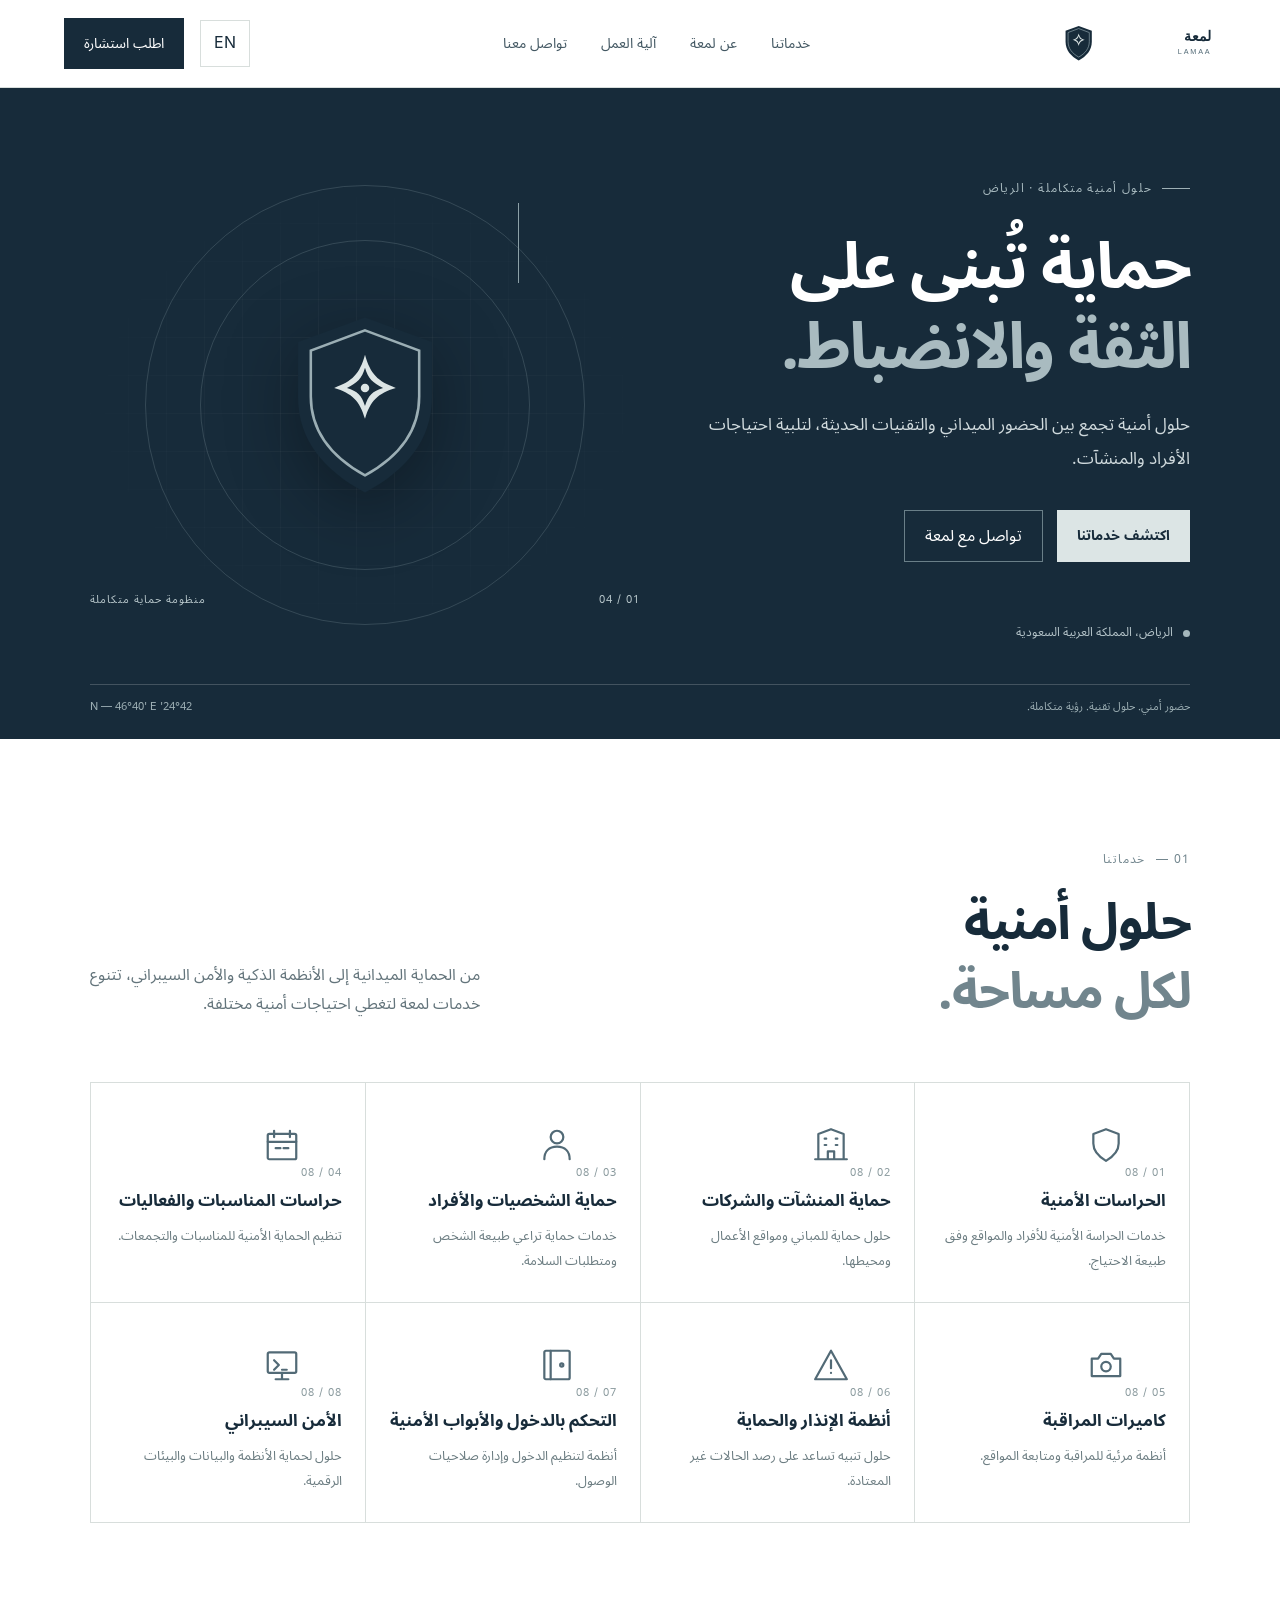
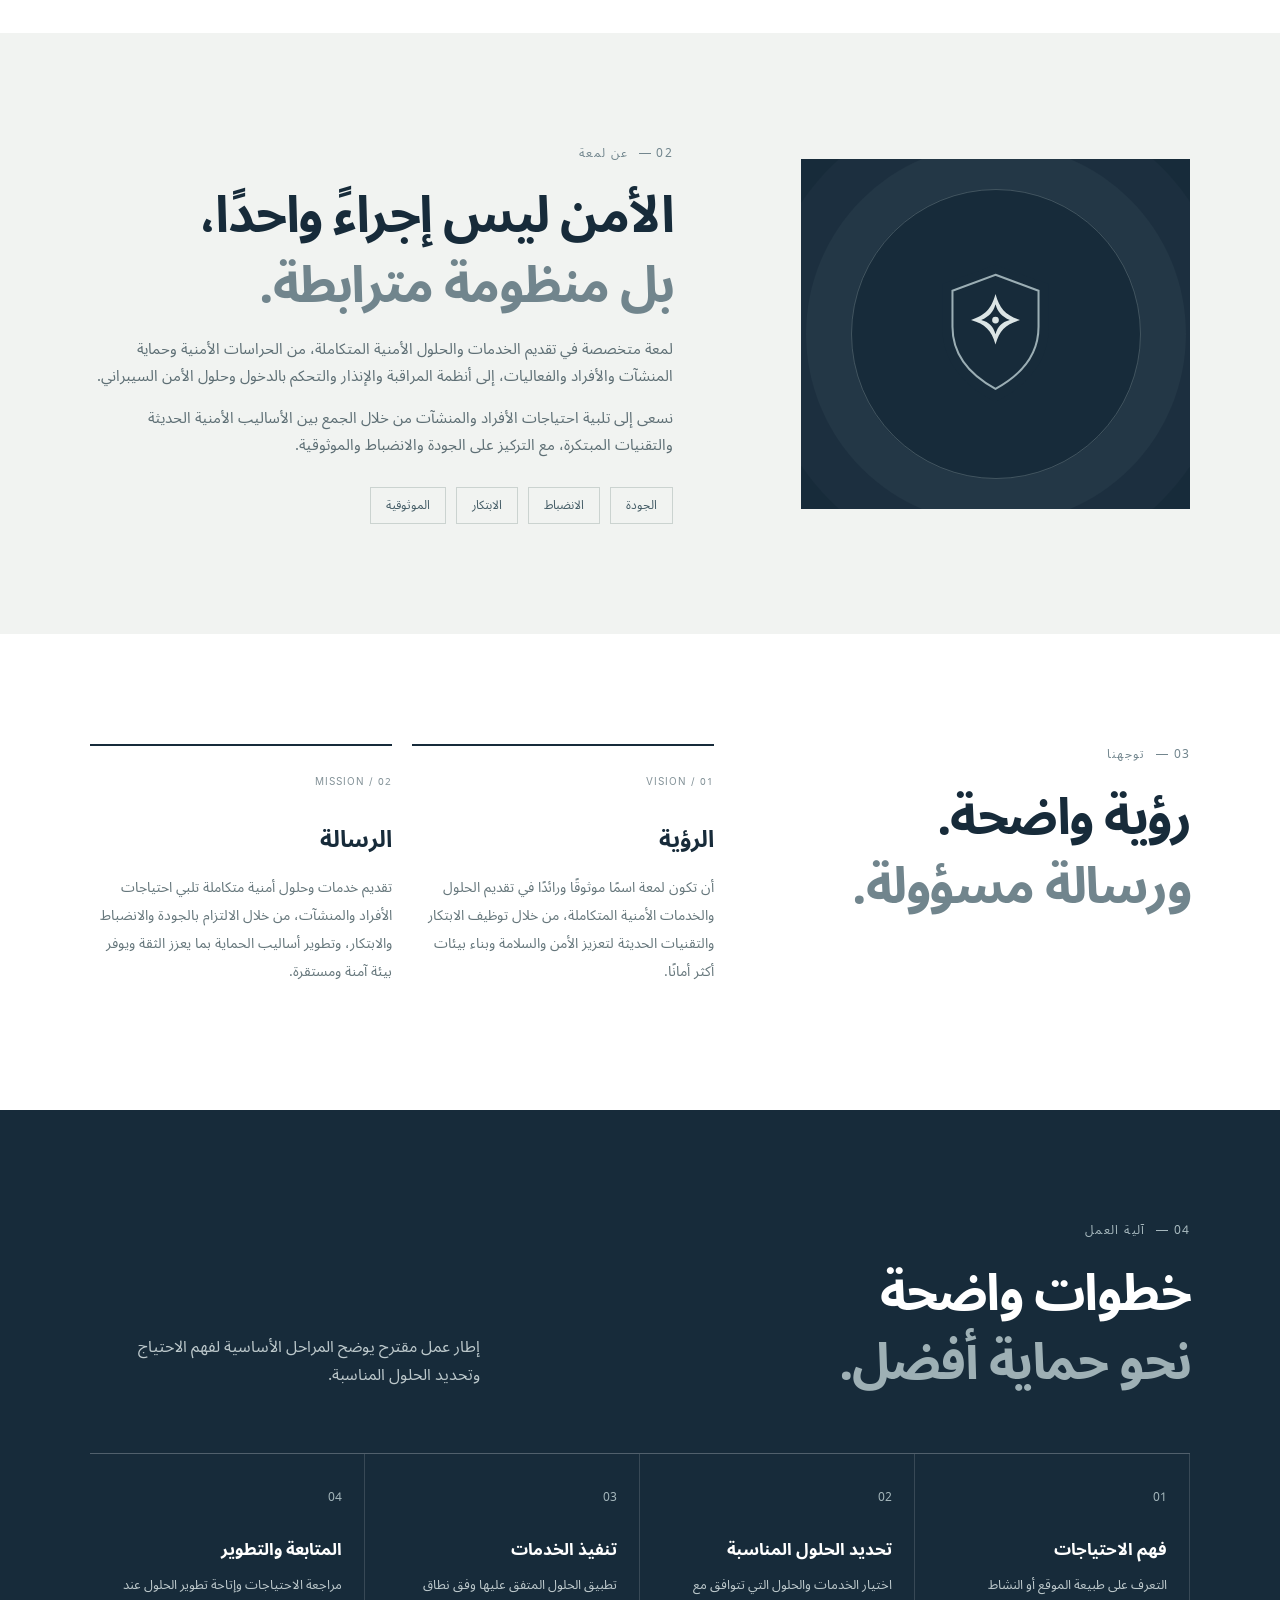
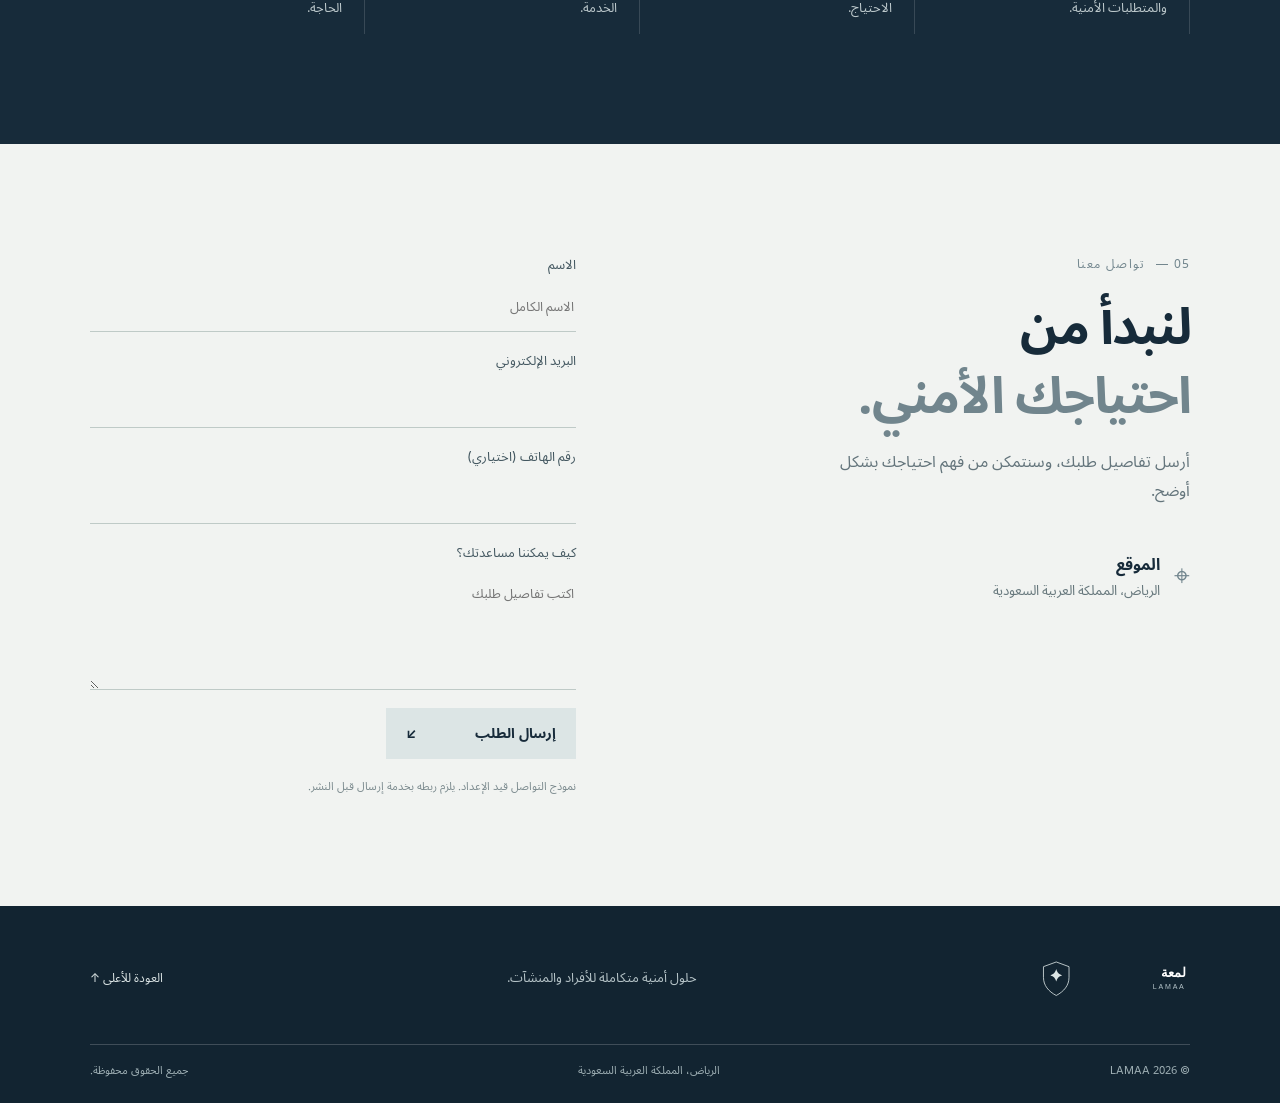
==== commit b731cbd6: "Add files via upload" ====
--- a/index.html
+++ b/index.html
@@ -1,113 +1,8 @@
-<!doctype html>
-<html lang="ar" dir="rtl">
-<head>
-<meta charset="utf-8">
-<meta name="viewport" content="width=device-width, initial-scale=1">
-<meta name="theme-color" content="#2a1a18">
-<title>لمعة | LAMAA — حلول وخدمات أمنية متكاملة</title>
-<meta name="description" content="لمعة تقدم خدمات وحلولًا أمنية متكاملة تشمل الحراسات، حماية المنشآت والأفراد، أنظمة المراقبة والإنذار، التحكم بالدخول والأمن السيبراني.">
-<meta property="og:title" content="لمعة | LAMAA — حلول وخدمات أمنية متكاملة">
-<meta property="og:description" content="حلول أمنية متكاملة للأفراد والمنشآت في الرياض.">
-<meta property="og:type" content="website">
-<link rel="icon" href="assets/favicon.svg" type="image/svg+xml">
-<link rel="stylesheet" href="main-862.css">
-<script defer src="config.js"></script>
-<script defer src="page-393.js"></script>
-</head>
-<body>
-<a class="kod6-skip" href="#main" data-ar="تجاوز إلى المحتوى" data-en="Skip to content">تجاوز إلى المحتوى</a>
-<header class="kod6-header">
-  <a class="kod6-brand" href="#home" aria-label="LAMAA home">
-    <img src="assets/lamaa-mark.svg" alt="" class="kod6-brand-mark">
-    <span class="kod6-brand-name"><b>لمعة</b><small>LAMAA</small></span>
-  </a>
-  <button class="kod6-menu-toggle" type="button" aria-expanded="false" aria-controls="kod6-nav"><span></span><span></span><span></span><i class="kod6-visually-hidden" data-ar="فتح القائمة" data-en="Open menu">فتح القائمة</i></button>
-  <nav class="kod6-nav" id="kod6-nav" aria-label="Main navigation">
-    <a href="#about" data-ar="عن لمعة" data-en="About">عن لمعة</a>
-    <a href="#services" data-ar="خدماتنا" data-en="Services">خدماتنا</a>
-    <a href="#process" data-ar="آلية العمل" data-en="How we work">آلية العمل</a>
-    <a href="#contact" data-ar="تواصل معنا" data-en="Contact">تواصل معنا</a>
-    <a class="kod6-profile-link" href="lamaa-profile-ar.pdf" data-ar="الملف التعريفي PDF" data-en="Company profile PDF">الملف التعريفي PDF</a>
-  </nav>
-  <div class="kod6-header-actions">
-    <button class="kod6-language" type="button" aria-label="Switch language">EN</button>
-    <a class="kod6-header-cta" href="#contact" data-ar="اطلب التواصل" data-en="Request contact">اطلب التواصل</a>
-  </div>
-</header>
-<main id="main">
-  <section class="kod6-hero" id="home">
-    <div class="kod6-hero-copy">
-      <p class="kod6-eyebrow"><span class="kod6-eyebrow-dot"></span><span data-ar="حلول أمنية متكاملة · الرياض" data-en="Integrated security solutions · Riyadh">حلول أمنية متكاملة · الرياض</span></p>
-      <h1 data-ar="حماية أكثر وعيًا.<br><em>أمان يبدأ من التفاصيل.</em>" data-en="Protection with purpose.<br><em>Security in every detail.</em>">حماية أكثر وعيًا.<br><em>أمان يبدأ من التفاصيل.</em></h1>
-      <p class="kod6-hero-lead" data-ar="خدمات أمنية ميدانية وتقنية للأفراد والمنشآت، برؤية تجمع بين الانضباط والابتكار." data-en="Physical and technology-led security services for people and organizations, bringing discipline and innovation together.">خدمات أمنية ميدانية وتقنية للأفراد والمنشآت، برؤية تجمع بين الانضباط والابتكار.</p>
-      <div class="kod6-hero-actions">
-        <a class="kod6-button kod6-button-primary" href="#services"><span data-ar="استكشف خدماتنا" data-en="Explore services">استكشف خدماتنا</span><span aria-hidden="true">↗</span></a>
-        <a class="kod6-text-link" href="#about" data-ar="اكتشف لمعة" data-en="Discover LAMAA">اكتشف لمعة</a>
-      </div>
-      <div class="kod6-hero-foot"><span data-ar="وضوح في الرؤية. انضباط في التنفيذ." data-en="Clarity in vision. Discipline in delivery.">وضوح في الرؤية. انضباط في التنفيذ.</span><span class="kod6-hero-index">01 / 04</span></div>
-    </div>
-    <div class="kod6-hero-visual">
-      <div class="kod6-hero-image-wrap">
-        <img src="https://images.unsplash.com/photo-1744918418449-e62a2e8a5ef5?auto=format&amp;fit=crop&amp;w=1500&amp;q=82" alt="حارس أمن يراقب مدخل مبنى" fetchpriority="high">
-        <span class="kod6-image-note" data-ar="صورة توضيحية" data-en="Illustrative photo">صورة توضيحية</span>
-      </div>
-      <div class="kod6-hero-stamp"><img src="assets/lamaa-mark.svg" alt=""><span data-ar="الأمن يبدأ بالاهتمام" data-en="Security begins with care">الأمن يبدأ بالاهتمام</span></div>
-      <div class="kod6-hero-corner" aria-hidden="true">L / 01</div>
-    </div>
-    <div class="kod6-hero-bottomline"><span>SECURITY / SYSTEMS / CYBER</span><span data-ar="لمعة للحلول الأمنية" data-en="LAMAA SECURITY SOLUTIONS">لمعة للحلول الأمنية</span></div>
-  </section>
-  <section class="kod6-intro" id="about">
-    <div class="kod6-section-tag"><span>01</span><span data-ar="عن لمعة" data-en="About LAMAA">عن لمعة</span></div>
-    <div class="kod6-intro-grid">
-      <h2 data-ar="حلول متكاملة،<br><em>ورؤية تواكب التغيير.</em>" data-en="Integrated solutions,<br><em>built for a changing world.</em>">حلول متكاملة،<br><em>ورؤية تواكب التغيير.</em></h2>
-      <div class="kod6-intro-text">
-        <p data-ar="لمعة شركة متخصصة في تقديم الخدمات والحلول الأمنية المتكاملة، تشمل الحراسات الأمنية وحماية المنشآت والأفراد والفعاليات، إلى جانب أنظمة المراقبة والإنذار والتحكم بالدخول وحلول الأمن السيبراني." data-en="LAMAA specializes in integrated security services and solutions, including security guarding, facility and personal protection, event security, surveillance systems, alarms, access control, and cybersecurity.">لمعة شركة متخصصة في تقديم الخدمات والحلول الأمنية المتكاملة، تشمل الحراسات الأمنية وحماية المنشآت والأفراد والفعاليات، إلى جانب أنظمة المراقبة والإنذار والتحكم بالدخول وحلول الأمن السيبراني.</p>
-        <p data-ar="نسعى إلى تلبية احتياجات الأفراد والمنشآت من خلال الجمع بين الأساليب الأمنية الحديثة والتقنيات المبتكرة، مع التركيز على الجودة والانضباط والموثوقية." data-en="We aim to meet the needs of individuals and organizations by combining modern security practices with innovative technologies, with an emphasis on quality, discipline, and reliability.">نسعى إلى تلبية احتياجات الأفراد والمنشآت من خلال الجمع بين الأساليب الأمنية الحديثة والتقنيات المبتكرة، مع التركيز على الجودة والانضباط والموثوقية.</p>
-      </div>
-    </div>
-    <div class="kod6-values-strip"><span data-ar="الجودة" data-en="Quality">الجودة</span><i></i><span data-ar="الانضباط" data-en="Discipline">الانضباط</span><i></i><span data-ar="الابتكار" data-en="Innovation">الابتكار</span><i></i><span data-ar="الموثوقية" data-en="Reliability">الموثوقية</span></div>
-  </section>
-  <section class="kod6-services" id="services">
-    <div class="kod6-section-head"><div class="kod6-section-tag"><span>02</span><span data-ar="خدماتنا" data-en="Our services">خدماتنا</span></div><h2 data-ar="الأمن من الميدان<br>إلى العالم الرقمي." data-en="Security from the field<br>to the digital world.">الأمن من الميدان<br>إلى العالم الرقمي.</h2><p data-ar="مجموعة من الخدمات الأمنية المترابطة لتلبية احتياجات الأفراد والمنشآت." data-en="A connected range of security services designed around the needs of people and organizations.">مجموعة من الخدمات الأمنية المترابطة لتلبية احتياجات الأفراد والمنشآت.</p></div>
-    <div class="kod6-services-layout">
-      <div class="kod6-services-photo"><img src="https://images.unsplash.com/photo-1723399726195-1fc25450f80d?auto=format&amp;fit=crop&amp;w=1200&amp;q=82" alt="كاميرا مراقبة مثبتة على واجهة مبنى" loading="lazy"><span class="kod6-image-note" data-ar="صورة توضيحية" data-en="Illustrative photo">صورة توضيحية</span><div class="kod6-photo-caption"><b>02 / 08</b><span data-ar="أنظمة المراقبة والحماية" data-en="Surveillance &amp; protection systems">أنظمة المراقبة والحماية</span></div></div>
-      <div class="kod6-service-list">
-        <article class="kod6-service-row"><span class="kod6-service-no">01</span><div><h3 data-ar="الحراسات الأمنية" data-en="Security guarding">الحراسات الأمنية</h3><p data-ar="خدمات حراسة تهدف إلى دعم أمن المواقع وتنظيم الدخول ومراقبة المحيط." data-en="Guarding services designed to support site security, manage entry, and monitor surroundings.">خدمات حراسة تهدف إلى دعم أمن المواقع وتنظيم الدخول ومراقبة المحيط.</p></div><span class="kod6-service-mark">↗</span></article>
-        <article class="kod6-service-row"><span class="kod6-service-no">02</span><div><h3 data-ar="حماية المنشآت والشركات" data-en="Facility &amp; corporate protection">حماية المنشآت والشركات</h3><p data-ar="حلول حماية تراعي طبيعة المنشأة ومداخلها ومساحاتها واحتياجاتها التشغيلية." data-en="Protection solutions shaped around a facility’s layout, access points, spaces, and operational needs.">حلول حماية تراعي طبيعة المنشأة ومداخلها ومساحاتها واحتياجاتها التشغيلية.</p></div><span class="kod6-service-mark">↗</span></article>
-        <article class="kod6-service-row"><span class="kod6-service-no">03</span><div><h3 data-ar="حماية الشخصيات والأفراد" data-en="Personal protection">حماية الشخصيات والأفراد</h3><p data-ar="خدمات حماية تراعي الخصوصية وتقييم الاحتياج وطبيعة التنقل والمناسبة." data-en="Protection services that consider privacy, assessed needs, movement, and context.">خدمات حماية تراعي الخصوصية وتقييم الاحتياج وطبيعة التنقل والمناسبة.</p></div><span class="kod6-service-mark">↗</span></article>
-        <article class="kod6-service-row"><span class="kod6-service-no">04</span><div><h3 data-ar="حراسات المناسبات والفعاليات" data-en="Event security">حراسات المناسبات والفعاليات</h3><p data-ar="تنظيم أمني للمداخل ومسارات الحركة ومناطق الحضور في الفعاليات." data-en="Security arrangements for entrances, circulation routes, and attendee areas at events.">تنظيم أمني للمداخل ومسارات الحركة ومناطق الحضور في الفعاليات.</p></div><span class="kod6-service-mark">↗</span></article>
-        <article class="kod6-service-row"><span class="kod6-service-no">05</span><div><h3 data-ar="كاميرات المراقبة" data-en="CCTV surveillance">كاميرات المراقبة</h3><p data-ar="أنظمة مراقبة مرئية تساعد على متابعة المواقع وتوثيق الأحداث." data-en="Video surveillance systems that help monitor sites and record events.">أنظمة مراقبة مرئية تساعد على متابعة المواقع وتوثيق الأحداث.</p></div><span class="kod6-service-mark">↗</span></article>
-        <article class="kod6-service-row"><span class="kod6-service-no">06</span><div><h3 data-ar="أنظمة الإنذار والحماية" data-en="Alarm &amp; protection systems">أنظمة الإنذار والحماية</h3><p data-ar="حلول تنبيه وكشف تساعد على رصد الحالات غير الاعتيادية وإشعار المعنيين." data-en="Detection and alert solutions that help identify unusual events and notify the relevant people.">حلول تنبيه وكشف تساعد على رصد الحالات غير الاعتيادية وإشعار المعنيين.</p></div><span class="kod6-service-mark">↗</span></article>
-        <article class="kod6-service-row"><span class="kod6-service-no">07</span><div><h3 data-ar="التحكم بالدخول والأبواب الأمنية" data-en="Access control &amp; security doors">التحكم بالدخول والأبواب الأمنية</h3><p data-ar="أنظمة لتنظيم صلاحيات الدخول والخروج وإدارة نقاط الوصول." data-en="Systems for managing entry permissions, exits, and access points.">أنظمة لتنظيم صلاحيات الدخول والخروج وإدارة نقاط الوصول.</p></div><span class="kod6-service-mark">↗</span></article>
-        <article class="kod6-service-row"><span class="kod6-service-no">08</span><div><h3 data-ar="الأمن السيبراني" data-en="Cybersecurity">الأمن السيبراني</h3><p data-ar="حلول وممارسات تساعد على حماية الأنظمة والبيانات والبيئات الرقمية." data-en="Solutions and practices that help protect systems, data, and digital environments.">حلول وممارسات تساعد على حماية الأنظمة والبيانات والبيئات الرقمية.</p></div><span class="kod6-service-mark">↗</span></article>
-      </div>
-    </div>
-  </section>
-  <section class="kod6-vision">
-    <div class="kod6-vision-mark"><img src="assets/lamaa-mark.svg" alt=""></div>
-    <div class="kod6-vision-copy"><div class="kod6-section-tag"><span>03</span><span data-ar="رؤيتنا ورسالتنا" data-en="Vision &amp; mission">رؤيتنا ورسالتنا</span></div><div class="kod6-vision-grid"><article><h2 data-ar="رؤيتنا" data-en="Our vision">رؤيتنا</h2><p data-ar="أن تكون لمعة اسمًا موثوقًا ورائدًا في تقديم الحلول والخدمات الأمنية المتكاملة، من خلال توظيف الابتكار والتقنيات الحديثة لتعزيز الأمن والسلامة وبناء بيئات أكثر أمانًا." data-en="To make LAMAA a trusted and leading name in integrated security solutions and services, leveraging innovation and modern technologies to enhance security, safety, and create safer environments.">أن تكون لمعة اسمًا موثوقًا ورائدًا في تقديم الحلول والخدمات الأمنية المتكاملة، من خلال توظيف الابتكار والتقنيات الحديثة لتعزيز الأمن والسلامة وبناء بيئات أكثر أمانًا.</p></article><article><h2 data-ar="رسالتنا" data-en="Our mission">رسالتنا</h2><p data-ar="تقديم خدمات وحلول أمنية متكاملة تلبي احتياجات الأفراد والمنشآت، من خلال الالتزام بالجودة والانضباط والابتكار، وتطوير أساليب الحماية بما يعزز الثقة ويوفر بيئة آمنة ومستقرة." data-en="To provide integrated security services and solutions that meet the needs of individuals and organizations through quality, discipline, and innovation, continuously improving protection methods to build trust and create safe, stable environments.">تقديم خدمات وحلول أمنية متكاملة تلبي احتياجات الأفراد والمنشآت، من خلال الالتزام بالجودة والانضباط والابتكار، وتطوير أساليب الحماية بما يعزز الثقة ويوفر بيئة آمنة ومستقرة.</p></article></div></div>
-  </section>
-  <section class="kod6-process" id="process">
-    <div class="kod6-section-head"><div class="kod6-section-tag"><span>04</span><span data-ar="آلية العمل" data-en="How we work">آلية العمل</span></div><h2 data-ar="خطوات واضحة.<br><em>من الاحتياج إلى الحل.</em>" data-en="Clear steps.<br><em>From need to solution.</em>">خطوات واضحة.<br><em>من الاحتياج إلى الحل.</em></h2><p data-ar="مسار عمل مقترح يساعد على ترتيب الأولويات وتحديد الحل المناسب." data-en="A proposed working path to help organize priorities and identify a suitable solution.">مسار عمل مقترح يساعد على ترتيب الأولويات وتحديد الحل المناسب.</p></div>
-    <div class="kod6-process-grid"><article><span>01</span><h3 data-ar="فهم الاحتياجات" data-en="Understand needs">فهم الاحتياجات</h3><p data-ar="التعرف على طبيعة الموقع أو الحالة ومتطلبات الحماية." data-en="Understand the site or situation and its protection requirements.">التعرف على طبيعة الموقع أو الحالة ومتطلبات الحماية.</p></article><article><span>02</span><h3 data-ar="تحديد الحلول المناسبة" data-en="Identify suitable solutions">تحديد الحلول المناسبة</h3><p data-ar="اختيار الخدمات والأنظمة التي تتوافق مع الاحتياج." data-en="Select services and systems that fit the identified needs.">اختيار الخدمات والأنظمة التي تتوافق مع الاحتياج.</p></article><article><span>03</span><h3 data-ar="تنفيذ الخدمات" data-en="Deliver services">تنفيذ الخدمات</h3><p data-ar="تنظيم تنفيذ الحلول وفق نطاق العمل المتفق عليه." data-en="Coordinate delivery according to the agreed scope of work.">تنظيم تنفيذ الحلول وفق نطاق العمل المتفق عليه.</p></article><article><span>04</span><h3 data-ar="المتابعة والتطوير" data-en="Follow up &amp; improve">المتابعة والتطوير</h3><p data-ar="مراجعة الاحتياجات ومواكبة التغييرات عند الحاجة." data-en="Review needs and adapt to changes when required.">مراجعة الاحتياجات ومواكبة التغييرات عند الحاجة.</p></article></div>
-  </section>
-  <section class="kod6-contact" id="contact">
-    <div class="kod6-contact-copy"><div class="kod6-section-tag"><span>05</span><span data-ar="تواصل معنا" data-en="Get in touch">تواصل معنا</span></div><h2 data-ar="لنبدأ من<br><em>احتياجك الأمني.</em>" data-en="Start with<br><em>your security needs.</em>">لنبدأ من<br><em>احتياجك الأمني.</em></h2><p data-ar="أرسل تفاصيل طلبك، وسنتمكن من فهم احتياجك بشكل أوضح عند توافر قناة التواصل المناسبة." data-en="Send us the details of your request so your needs can be understood more clearly once a contact channel is configured.">أرسل تفاصيل طلبك، وسنتمكن من فهم احتياجك بشكل أوضح عند توافر قناة التواصل المناسبة.</p><div class="kod6-location"><span class="kod6-location-icon">⌖</span><div><b data-ar="موقعنا" data-en="Location">موقعنا</b><span data-ar="الرياض، المملكة العربية السعودية" data-en="Riyadh, Saudi Arabia">الرياض، المملكة العربية السعودية</span></div></div></div>
-    <form class="kod6-contact-form" id="kod6-contact-form" action="#" method="post">
-      <label><span data-ar="الاسم" data-en="Name">الاسم</span><input name="name" autocomplete="name" required placeholder="الاسم الكامل" data-placeholder-ar="الاسم الكامل" data-placeholder-en="Full name"></label>
-      <label><span data-ar="بريدك الإلكتروني" data-en="Your email">بريدك الإلكتروني</span><input type="email" name="email" autocomplete="email" required placeholder="name@domain.sa" data-placeholder-ar="name@domain.sa" data-placeholder-en="name@domain.sa"></label>
-      <label><span data-ar="رقم الهاتف (اختياري)" data-en="Phone (optional)">رقم الهاتف (اختياري)</span><input type="tel" name="phone" autocomplete="tel" placeholder="" data-placeholder-ar="" data-placeholder-en=""></label>
-      <label><span data-ar="كيف يمكننا مساعدتك؟" data-en="How can we help?">كيف يمكننا مساعدتك؟</span><textarea name="message" rows="4" required placeholder="اكتب تفاصيل طلبك هنا" data-placeholder-ar="اكتب تفاصيل طلبك هنا" data-placeholder-en="Tell us about your request"></textarea></label>
-      <input type="hidden" name="botcheck" value=""><input type="hidden" name="access_key" value="">
-      <button class="kod6-button kod6-button-primary kod6-submit" type="submit"><span data-ar="إرسال الطلب" data-en="Send request">إرسال الطلب</span><span aria-hidden="true">↗</span></button>
-      <p class="kod6-form-status" id="kod6-form-status" role="status" aria-live="polite" data-ar="نموذج التواصل يحتاج إلى ربط خدمة الإرسال قبل تفعيله." data-en="The contact form needs an email delivery service configured before it can be activated.">نموذج التواصل يحتاج إلى ربط خدمة الإرسال قبل تفعيله.</p>
-    </form>
-  </section>
-</main>
-<footer class="kod6-footer">
-  <a class="kod6-brand kod6-footer-brand" href="#home"><img src="assets/lamaa-mark-light.svg" alt="" class="kod6-brand-mark"><span class="kod6-brand-name"><b>لمعة</b><small>LAMAA</small></span></a>
-  <p data-ar="حلول أمنية متكاملة للأفراد والمنشآت." data-en="Integrated security solutions for people and organizations.">حلول أمنية متكاملة للأفراد والمنشآت.</p>
-  <div class="kod6-footer-meta"><span>© <span id="kod6-year">2026</span> LAMAA</span><span data-ar="الرياض · المملكة العربية السعودية" data-en="Riyadh · Saudi Arabia">الرياض · المملكة العربية السعودية</span><a href="lamaa-profile-ar.pdf" data-ar="الملف التعريفي" data-en="Company profile">الملف التعريفي</a></div>
-</footer>
-</body>
-</html>
+<!doctype html><html lang="ar" dir="rtl"><head><meta charset="utf-8"><meta name="viewport" content="width=device-width,initial-scale=1"><meta name="theme-color" content="#172b3a"><meta name="description" content="لمعة للحلول والخدمات الأمنية المتكاملة في الرياض، المملكة العربية السعودية."><meta property="og:title" content="لمعة | LAMAA — حلول أمنية متكاملة"><meta property="og:description" content="خدمات أمنية وحلول حماية للأفراد والمنشآت."><title>لمعة | LAMAA — حلول أمنية متكاملة</title><link rel="icon" href="favicon.svg" type="image/svg+xml"><link rel="stylesheet" href="main-375.css"></head><body><header class="jer9-head"><a class="jer9-brand" href="#home" aria-label="LAMAA"><img src="logo-horizontal.svg" alt="لمعة LAMAA"></a><nav class="jer9-nav" id="nav"><a href="#services" data-i="navServices">خدماتنا</a><a href="#about" data-i="navAbout">عن لمعة</a><a href="#approach" data-i="navApproach">آلية العمل</a><a href="#contact" data-i="navContact">تواصل معنا</a></nav><div class="jer9-actions"><button class="jer9-lang" id="lang" type="button">EN</button><a class="jer9-headcta" href="#contact" data-i="navCta">اطلب استشارة</a><button class="jer9-menu" id="menu" aria-label="فتح القائمة">☰</button></div></header>
+<main id="home"><section class="jer9-hero"><div class="jer9-hero-copy"><p class="jer9-kicker"><span></span><span data-i="kicker">حلول أمنية متكاملة · الرياض</span></p><h1 data-i="heroTitle">حماية تُبنى على<br><em>الثقة والانضباط.</em></h1><p class="jer9-lead" data-i="heroText">حلول أمنية تجمع بين الحضور الميداني والتقنيات الحديثة، لتلبية احتياجات الأفراد والمنشآت.</p><div class="jer9-hero-buttons"><a class="jer9-primary" href="#services" data-i="explore">اكتشف خدماتنا <b>↙</b></a><a class="jer9-secondary" href="#contact" data-i="talk">تواصل مع لمعة</a></div><div class="jer9-location"><span class="jer9-pin"></span><span data-i="location">الرياض، المملكة العربية السعودية</span></div></div><div class="jer9-hero-art" aria-label="رسم هندسي لدرع حماية"><div class="jer9-art-grid"></div><div class="jer9-ring jer9-ring-a"></div><div class="jer9-ring jer9-ring-b"></div><img src="logo-mark.svg" alt="" class="jer9-hero-shield"><div class="jer9-art-caption"><span>01 / 04</span><span data-i="artCaption">منظومة حماية متكاملة</span></div><div class="jer9-art-line"></div></div><div class="jer9-hero-foot"><span data-i="heroFoot">حضور أمني. حلول تقنية. رؤية متكاملة.</span><span>24°42' N — 46°40' E</span></div></section>
+<section class="jer9-services jer9-section" id="services"><div class="jer9-section-head"><div><p class="jer9-overline">01 — <span data-i="servicesOver">خدماتنا</span></p><h2 data-i="servicesTitle">حلول أمنية<br><em>لكل مساحة.</em></h2></div><p data-i="servicesIntro">من الحماية الميدانية إلى الأنظمة الذكية والأمن السيبراني، تتنوع خدمات لمعة لتغطي احتياجات أمنية مختلفة.</p></div><div class="jer9-service-grid" id="serviceGrid"></div></section>
+<section class="jer9-about jer9-section" id="about"><div class="jer9-about-mark"><div class="jer9-mark-orbit"></div><img src="logo-mark.svg" alt="" /></div><div class="jer9-about-copy"><p class="jer9-overline">02 — <span data-i="aboutOver">عن لمعة</span></p><h2 data-i="aboutTitle">الأمن ليس إجراءً واحدًا،<br><em>بل منظومة مترابطة.</em></h2><p data-i="aboutText">لمعة متخصصة في تقديم الخدمات والحلول الأمنية المتكاملة، من الحراسات الأمنية وحماية المنشآت والأفراد والفعاليات، إلى أنظمة المراقبة والإنذار والتحكم بالدخول وحلول الأمن السيبراني.</p><p data-i="aboutText2">نسعى إلى تلبية احتياجات الأفراد والمنشآت من خلال الجمع بين الأساليب الأمنية الحديثة والتقنيات المبتكرة، مع التركيز على الجودة والانضباط والموثوقية.</p><div class="jer9-values"><span data-i="value1">الجودة</span><span data-i="value2">الانضباط</span><span data-i="value3">الابتكار</span><span data-i="value4">الموثوقية</span></div></div></section>
+<section class="jer9-purpose jer9-section"><div class="jer9-purpose-heading"><p class="jer9-overline">03 — <span data-i="purposeOver">توجهنا</span></p><h2 data-i="purposeTitle">رؤية واضحة.<br><em>ورسالة مسؤولة.</em></h2></div><div class="jer9-purpose-cards"><article><span>01 / VISION</span><h3 data-i="visionLabel">الرؤية</h3><p data-i="vision">أن تكون لمعة اسمًا موثوقًا ورائدًا في تقديم الحلول والخدمات الأمنية المتكاملة، من خلال توظيف الابتكار والتقنيات الحديثة لتعزيز الأمن والسلامة وبناء بيئات أكثر أمانًا.</p></article><article><span>02 / MISSION</span><h3 data-i="missionLabel">الرسالة</h3><p data-i="mission">تقديم خدمات وحلول أمنية متكاملة تلبي احتياجات الأفراد والمنشآت، من خلال الالتزام بالجودة والانضباط والابتكار، وتطوير أساليب الحماية بما يعزز الثقة ويوفر بيئة آمنة ومستقرة.</p></article></div></section>
+<section class="jer9-process jer9-section" id="approach"><div class="jer9-section-head"><div><p class="jer9-overline">04 — <span data-i="processOver">آلية العمل</span></p><h2 data-i="processTitle">خطوات واضحة<br><em>نحو حماية أفضل.</em></h2></div><p data-i="processIntro">إطار عمل مقترح يوضح المراحل الأساسية لفهم الاحتياج وتحديد الحلول المناسبة.</p></div><div class="jer9-steps"><article><b>01</b><h3 data-i="step1">فهم الاحتياجات</h3><p data-i="step1d">التعرف على طبيعة الموقع أو النشاط والمتطلبات الأمنية.</p></article><article><b>02</b><h3 data-i="step2">تحديد الحلول المناسبة</h3><p data-i="step2d">اختيار الخدمات والحلول التي تتوافق مع الاحتياج.</p></article><article><b>03</b><h3 data-i="step3">تنفيذ الخدمات</h3><p data-i="step3d">تطبيق الحلول المتفق عليها وفق نطاق الخدمة.</p></article><article><b>04</b><h3 data-i="step4">المتابعة والتطوير</h3><p data-i="step4d">مراجعة الاحتياجات وإتاحة تطوير الحلول عند الحاجة.</p></article></div></section>
+<section class="jer9-contact jer9-section" id="contact"><div class="jer9-contact-copy"><p class="jer9-overline">05 — <span data-i="contactOver">تواصل معنا</span></p><h2 data-i="contactTitle">لنبدأ من<br><em>احتياجك الأمني.</em></h2><p data-i="contactText">أرسل تفاصيل طلبك، وسنتمكن من فهم احتياجك بشكل أوضح.</p><div class="jer9-contact-place"><span>⌖</span><div><b data-i="cityLabel">الموقع</b><small data-i="location">الرياض، المملكة العربية السعودية</small></div></div></div><form class="jer9-form" id="contactForm" action="#contact" method="post"><label><span data-i="nameLabel">الاسم</span><input name="name" required autocomplete="name" placeholder="الاسم الكامل" data-ph="namePh"></label><label><span data-i="emailLabel">البريد الإلكتروني</span><input type="email" name="email" required autocomplete="email" placeholder=""></label><label><span data-i="phoneLabel">رقم الهاتف (اختياري)</span><input name="phone" type="tel" autocomplete="tel" placeholder=""></label><label><span data-i="messageLabel">كيف يمكننا مساعدتك؟</span><textarea name="message" rows="4" required placeholder="اكتب تفاصيل طلبك" data-ph="messagePh"></textarea></label><input type="hidden" name="botcheck" value=""><button class="jer9-primary" type="submit"><span data-i="send">إرسال الطلب</span><b>↙</b></button><p class="jer9-form-note" id="formNote" data-i="formNote">نموذج التواصل قيد الإعداد. يلزم ربطه بخدمة إرسال قبل النشر.</p></form></section></main>
+<footer class="jer9-footer"><div class="jer9-footer-top"><img src="logo-horizontal-light.svg" alt="لمعة LAMAA"><p data-i="footerLine">حلول أمنية متكاملة للأفراد والمنشآت.</p><a href="#home" data-i="backTop">العودة للأعلى ↑</a></div><div class="jer9-footer-bottom"><span>© <span id="year"></span> LAMAA</span><span data-i="footerLocation">الرياض، المملكة العربية السعودية</span><span data-i="footerNote">جميع الحقوق محفوظة.</span></div></footer><script src="config.js"></script><script src="run-966.js"></script></body></html>
--- a/main-375.css
+++ b/main-375.css
@@ -0,0 +1 @@
+@font-face{font-family:Inter;src:url('inter-regular.otf') format('opentype');font-weight:400;font-display:swap}@font-face{font-family:Inter;src:url('inter-bold.otf') format('opentype');font-weight:700;font-display:swap}@font-face{font-family:NotoArabic;src:url('noto-arabic-regular.ttf') format('truetype');font-weight:400;font-display:swap}@font-face{font-family:NotoArabic;src:url('noto-arabic-bold.ttf') format('truetype');font-weight:700;font-display:swap}:root{--jer9-ink:#172b3a;--jer9-ink2:#263d49;--jer9-muted:#687c83;--jer9-soft:#a5a99f;--jer9-paper:#e8e7e1;--jer9-white:#fff;--jer9-line:#d8dedc;--jer9-accent:#526a76;--jer9-max:1240px}*{box-sizing:border-box}html{scroll-behavior:smooth;scroll-padding-top:90px}body{margin:0;background:#fff;color:var(--jer9-ink);font-family:Inter,NotoArabic,sans-serif;font-size:16px;line-height:1.8}html[lang=ar] body{font-family:NotoArabic,Inter,sans-serif}a{color:inherit;text-decoration:none}button,input,textarea{font:inherit}.jer9-head{height:88px;padding:0 max(5vw,24px);display:flex;align-items:center;justify-content:space-between;border-bottom:1px solid var(--jer9-line);background:#fff;position:sticky;top:0;z-index:20}.jer9-brand img{width:154px;height:auto;display:block}.jer9-nav{display:flex;gap:34px;font-size:14px;color:#425762}.jer9-nav a:hover,.jer9-footer a:hover{color:#81959a}.jer9-actions{display:flex;align-items:center;gap:16px}.jer9-lang,.jer9-menu{border:1px solid var(--jer9-line);background:white;color:var(--jer9-ink);padding:8px 13px;cursor:pointer}.jer9-headcta,.jer9-primary{background:var(--jer9-ink);color:#fff;padding:13px 20px;display:inline-flex;gap:24px;align-items:center;font-size:14px}.jer9-menu{display:none}.jer9-hero{min-height:650px;background:var(--jer9-ink);color:#fff;position:relative;display:grid;grid-template-columns:1fr 1fr;align-items:center;padding:78px max(7vw,32px) 95px;overflow:hidden}.jer9-hero-copy{max-width:600px;position:relative;z-index:2}.jer9-kicker,.jer9-overline{font-size:12px;letter-spacing:1.4px;color:#a9bbc0;display:flex;gap:10px;align-items:center}.jer9-kicker span:first-child{width:28px;height:1px;background:#9eb0b5}.jer9-hero h1{font-size:clamp(42px,5vw,68px);line-height:1.25;letter-spacing:-2px;margin:28px 0 20px;font-weight:700}.jer9-hero h1 em,.jer9-section h2 em{font-style:normal;color:#a9bbc0}.jer9-lead{font-size:17px;color:#d0dadd;max-width:510px;line-height:2}.jer9-hero-buttons{display:flex;gap:14px;margin-top:34px;flex-wrap:wrap}.jer9-primary{background:#dce5e5;color:var(--jer9-ink);font-weight:700;min-height:50px}.jer9-secondary{border:1px solid #6a7f88;padding:11px 20px;color:#fff}.jer9-location{margin-top:60px;color:#b7c6cb;font-size:12px;display:flex;gap:10px;align-items:center}.jer9-pin{width:7px;height:7px;background:#a5b7bc;border-radius:50%}.jer9-hero-art{height:440px;position:relative;display:grid;place-items:center}.jer9-art-grid{position:absolute;inset:0;background-image:linear-gradient(#ffffff0b 1px,transparent 1px),linear-gradient(90deg,#ffffff0b 1px,transparent 1px);background-size:38px 38px;mask-image:radial-gradient(ellipse,#000 15%,transparent 75%)}.jer9-ring{position:absolute;border:1px solid #71858d55;border-radius:50%;aspect-ratio:1}.jer9-ring-a{width:330px}.jer9-ring-b{width:440px}.jer9-hero-shield{width:170px;filter:drop-shadow(0 18px 35px #0005);position:relative;z-index:1}.jer9-art-caption{position:absolute;bottom:15px;left:0;right:0;display:flex;justify-content:space-between;color:#b8c7cb;font-size:11px;letter-spacing:1px}.jer9-art-line{position:absolute;width:1px;height:80px;background:#8ca0a7;top:4%;right:22%}.jer9-hero-foot{position:absolute;bottom:22px;left:max(7vw,32px);right:max(7vw,32px);border-top:1px solid #ffffff30;padding-top:12px;display:flex;justify-content:space-between;color:#9eb0b5;font-size:11px}.jer9-section{padding:110px max(7vw,32px)}.jer9-section-head{max-width:var(--jer9-max);margin:0 auto 55px;display:flex;justify-content:space-between;align-items:end;gap:50px}.jer9-overline{color:#71858d;margin:0 0 18px}.jer9-section h2{font-size:clamp(34px,4vw,52px);line-height:1.35;margin:0;letter-spacing:-1.5px}.jer9-section h2 em{color:#71858d}.jer9-section-head>p{max-width:390px;color:#63747b;margin:0 0 8px}.jer9-service-grid{max-width:var(--jer9-max);margin:auto;display:grid;grid-template-columns:repeat(4,1fr);border-top:1px solid var(--jer9-line);border-left:1px solid var(--jer9-line)}.jer9-service{min-height:220px;padding:25px 23px;border-right:1px solid var(--jer9-line);border-bottom:1px solid var(--jer9-line);transition:background .2s}.jer9-service:hover{background:#f2f4f2}.jer9-service-num{font-size:11px;color:#89999d;letter-spacing:1px}.jer9-service-icon{width:38px;height:38px;margin:18px 0 12px;color:#526a76}.jer9-service h3{font-size:17px;margin:0 0 8px}.jer9-service p{font-size:13px;color:#6b7c81;margin:0;line-height:1.9}.jer9-about{background:#f1f3f1;display:grid;grid-template-columns:.8fr 1.2fr;align-items:center;gap:10vw}.jer9-about-mark{height:350px;position:relative;display:grid;place-items:center;background:var(--jer9-ink);overflow:hidden}.jer9-about-mark img{width:135px;z-index:1}.jer9-mark-orbit{position:absolute;width:290px;aspect-ratio:1;border:1px solid #82959a66;border-radius:50%;box-shadow:0 0 0 45px #82959a12,0 0 0 90px #82959a0b}.jer9-about-copy{max-width:620px}.jer9-about-copy>p:not(.jer9-overline){color:#5d6e74;font-size:15px}.jer9-values{display:flex;gap:10px;flex-wrap:wrap;margin-top:28px}.jer9-values span{border:1px solid #cbd3d0;padding:7px 15px;font-size:12px;color:#435b65}.jer9-purpose{display:grid;grid-template-columns:.75fr 1.25fr;gap:8vw}.jer9-purpose-cards{display:grid;grid-template-columns:1fr 1fr;gap:20px}.jer9-purpose-cards article{border-top:2px solid var(--jer9-ink);padding-top:20px}.jer9-purpose-cards article>span{font-size:10px;color:#829197;letter-spacing:1px}.jer9-purpose-cards h3{font-size:23px;margin:24px 0 12px}.jer9-purpose-cards p{font-size:14px;color:#65767b;line-height:2}.jer9-process{background:var(--jer9-ink);color:#fff}.jer9-process .jer9-overline{color:#a9bbc0}.jer9-process .jer9-section-head>p{color:#bdc9cc}.jer9-process h2 em{color:#9eb0b5}.jer9-steps{max-width:var(--jer9-max);margin:auto;display:grid;grid-template-columns:repeat(4,1fr);border-top:1px solid #ffffff40}.jer9-steps article{padding:28px 22px 0;border-inline-start:1px solid #ffffff25;min-height:180px}.jer9-steps article b{font-size:12px;color:#a5b7bc;font-weight:400}.jer9-steps h3{font-size:17px;margin:24px 0 8px}.jer9-steps p{font-size:13px;color:#bdc9cc;margin:0}.jer9-contact{display:grid;grid-template-columns:1fr 1fr;gap:10vw;background:#f1f3f1}.jer9-contact-copy>p:not(.jer9-overline){color:#63747b;max-width:380px}.jer9-contact-place{display:flex;gap:14px;margin-top:45px;align-items:center}.jer9-contact-place>span{font-size:28px;color:#71858d}.jer9-contact-place b,.jer9-contact-place small{display:block}.jer9-contact-place small{color:#65767b}.jer9-form{display:grid;gap:18px}.jer9-form label{display:grid;gap:6px;font-size:13px;color:#435760}.jer9-form input,.jer9-form textarea{border:0;border-bottom:1px solid #bfcac7;background:transparent;padding:12px 2px;outline:none;color:#172b3a;resize:vertical}.jer9-form input:focus,.jer9-form textarea:focus{border-color:#263d49}.jer9-form .jer9-primary{border:0;cursor:pointer;justify-content:space-between;width:max-content;min-width:190px}.jer9-form-note{font-size:11px;color:#7a898d;margin:0}.jer9-trap{position:absolute!important;left:-10000px!important;width:1px!important;height:1px!important}.jer9-footer{background:#122431;color:#fff;padding:48px max(7vw,32px) 22px}.jer9-footer-top{display:flex;align-items:center;justify-content:space-between;gap:24px;padding-bottom:40px}.jer9-footer-top img{width:150px}.jer9-footer-top p{color:#b6c4c8;font-size:13px}.jer9-footer-top>a{font-size:12px;color:#dce5e5}.jer9-footer-bottom{border-top:1px solid #ffffff30;padding-top:16px;display:flex;justify-content:space-between;color:#9fb0b5;font-size:11px}html[dir=rtl] .jer9-hero-foot{direction:rtl}html[dir=rtl] .jer9-service-grid{border-left:0;border-right:1px solid var(--jer9-line)}html[dir=rtl] .jer9-service{border-right:0;border-left:1px solid var(--jer9-line)}@media(max-width:900px){.jer9-nav{gap:16px}.jer9-hero{padding-inline:5vw}.jer9-section{padding:85px 5vw}.jer9-service-grid{grid-template-columns:repeat(2,1fr)}.jer9-about{gap:5vw}.jer9-purpose{gap:5vw}.jer9-contact{gap:5vw}}@media(max-width:650px){.jer9-head{height:72px;padding:0 18px}.jer9-brand img{width:128px}.jer9-headcta{display:none}.jer9-menu{display:block}.jer9-nav{display:none;position:absolute;top:71px;left:0;right:0;background:#fff;padding:20px;flex-direction:column;border-bottom:1px solid var(--jer9-line)}.jer9-nav.open{display:flex}.jer9-hero{display:flex;flex-direction:column;align-items:stretch;padding:62px 24px 90px;min-height:unset}.jer9-hero h1{font-size:43px}.jer9-lead{font-size:15px}.jer9-location{margin-top:34px}.jer9-hero-art{height:280px;margin-top:25px}.jer9-ring-a{width:220px}.jer9-ring-b{width:285px}.jer9-hero-shield{width:115px}.jer9-hero-foot{left:24px;right:24px;font-size:9px}.jer9-section{padding:72px 24px}.jer9-section-head{display:block;margin-bottom:35px}.jer9-section-head>p{margin-top:20px}.jer9-service-grid{grid-template-columns:1fr 1fr}.jer9-service{padding:18px 14px;min-height:205px}.jer9-service h3{font-size:15px}.jer9-service p{font-size:12px}.jer9-about{grid-template-columns:1fr;gap:34px}.jer9-about-mark{height:235px;order:2}.jer9-about-copy{order:1}.jer9-purpose{grid-template-columns:1fr;gap:35px}.jer9-purpose-cards{grid-template-columns:1fr}.jer9-process .jer9-section-head{margin-bottom:35px}.jer9-steps{grid-template-columns:1fr 1fr}.jer9-steps article{min-height:175px;padding:20px 14px 0}.jer9-contact{grid-template-columns:1fr;gap:35px}.jer9-footer{padding:38px 24px 20px}.jer9-footer-top{align-items:flex-start;flex-wrap:wrap}.jer9-footer-top p{width:100%;order:3;margin:0}.jer9-footer-bottom{flex-wrap:wrap;gap:12px}.jer9-footer-bottom span:last-child{width:100%}}@media(max-width:380px){.jer9-service-grid{grid-template-columns:1fr}.jer9-steps{grid-template-columns:1fr}.jer9-hero h1{font-size:37px}}@media(prefers-reduced-motion:reduce){*,*::before,*::after{scroll-behavior:auto!important;transition:none!important;animation:none!important}}
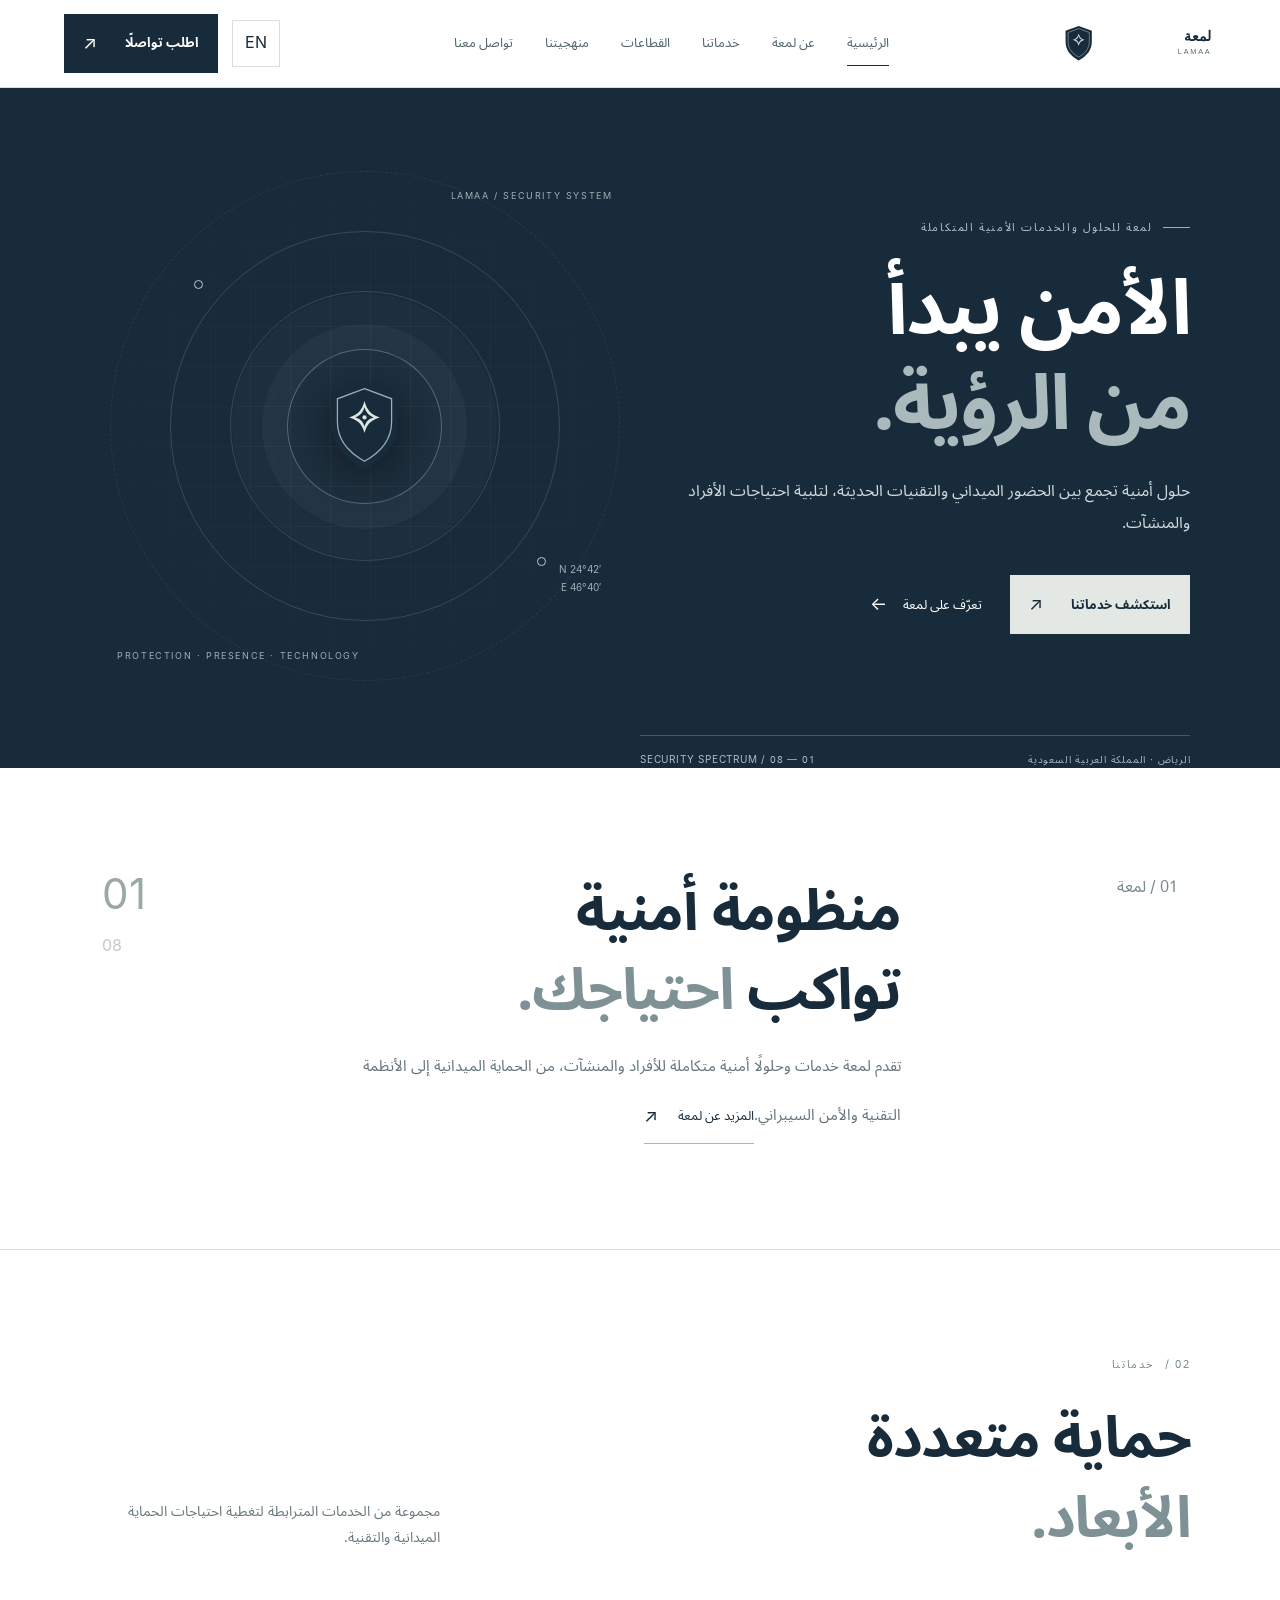
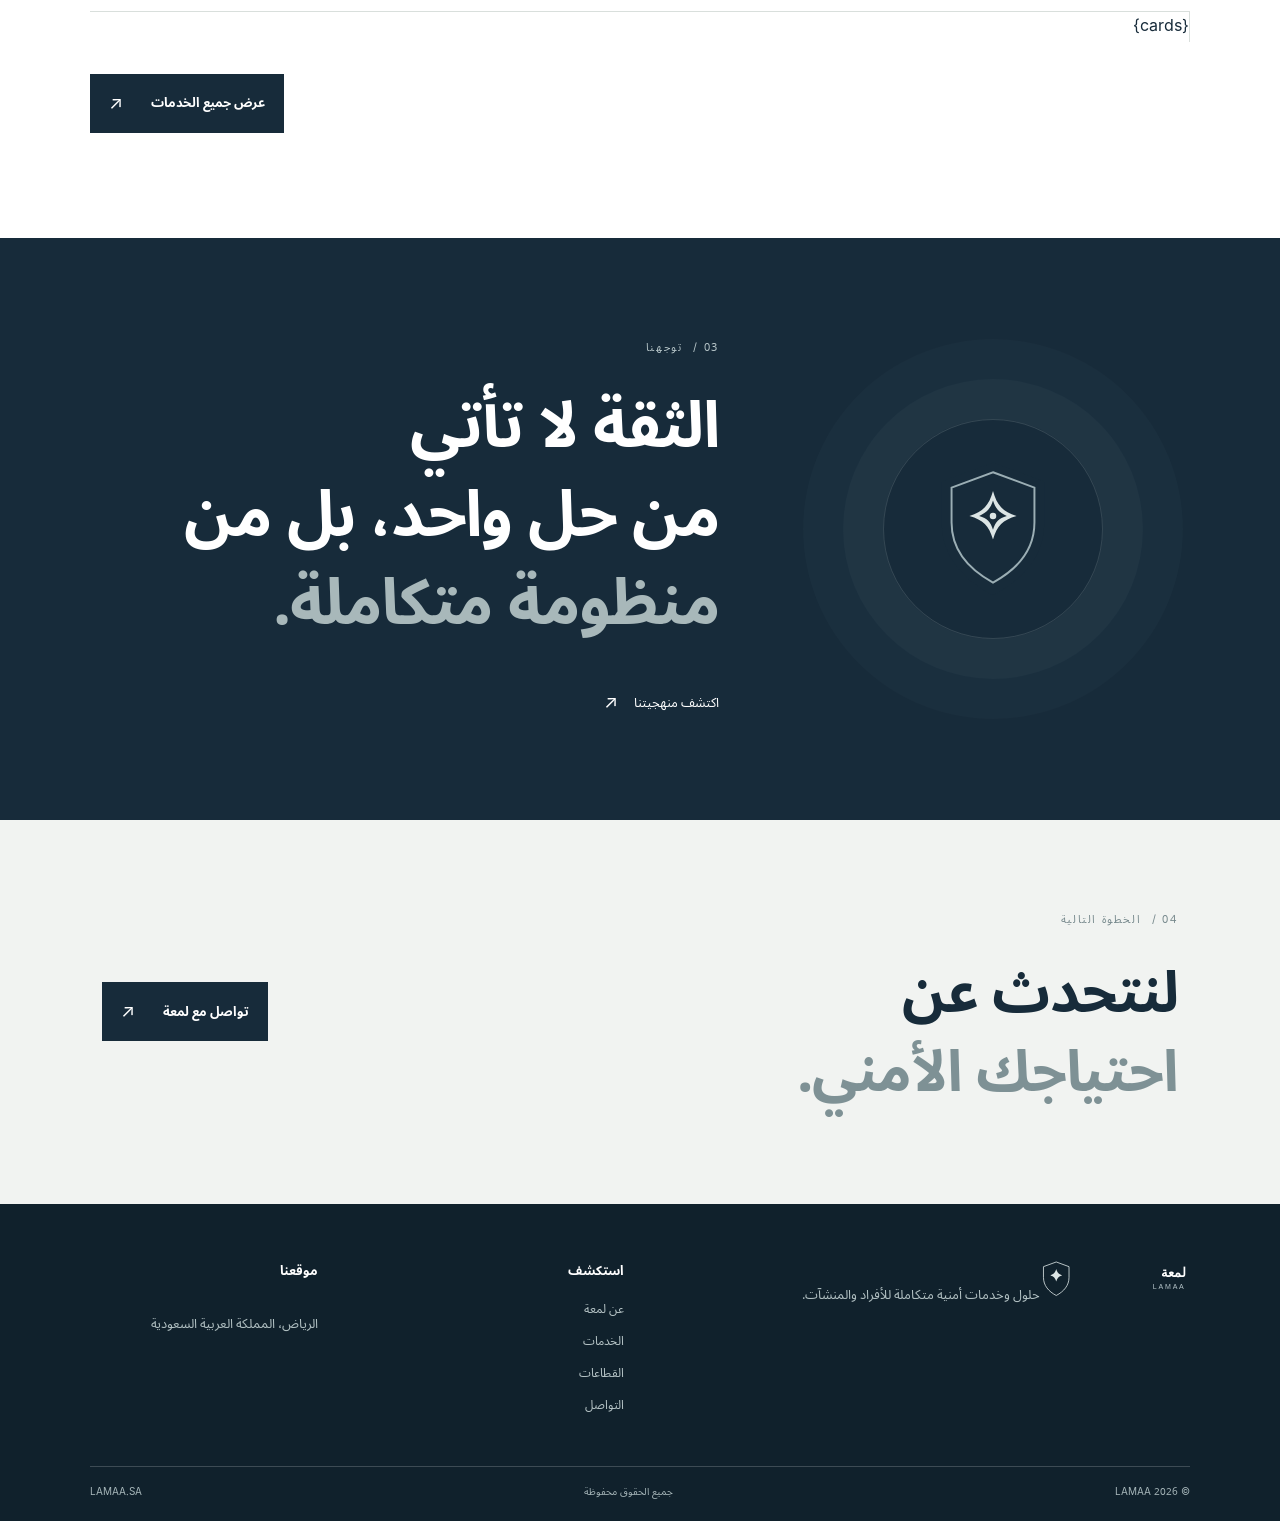
==== commit 05b82bc9: "Add files via upload" ====
--- a/index.html
+++ b/index.html
@@ -1,8 +1,5 @@
-<!doctype html><html lang="ar" dir="rtl"><head><meta charset="utf-8"><meta name="viewport" content="width=device-width,initial-scale=1"><meta name="theme-color" content="#172b3a"><meta name="description" content="لمعة للحلول والخدمات الأمنية المتكاملة في الرياض، المملكة العربية السعودية."><meta property="og:title" content="لمعة | LAMAA — حلول أمنية متكاملة"><meta property="og:description" content="خدمات أمنية وحلول حماية للأفراد والمنشآت."><title>لمعة | LAMAA — حلول أمنية متكاملة</title><link rel="icon" href="favicon.svg" type="image/svg+xml"><link rel="stylesheet" href="main-375.css"></head><body><header class="jer9-head"><a class="jer9-brand" href="#home" aria-label="LAMAA"><img src="logo-horizontal.svg" alt="لمعة LAMAA"></a><nav class="jer9-nav" id="nav"><a href="#services" data-i="navServices">خدماتنا</a><a href="#about" data-i="navAbout">عن لمعة</a><a href="#approach" data-i="navApproach">آلية العمل</a><a href="#contact" data-i="navContact">تواصل معنا</a></nav><div class="jer9-actions"><button class="jer9-lang" id="lang" type="button">EN</button><a class="jer9-headcta" href="#contact" data-i="navCta">اطلب استشارة</a><button class="jer9-menu" id="menu" aria-label="فتح القائمة">☰</button></div></header>
-<main id="home"><section class="jer9-hero"><div class="jer9-hero-copy"><p class="jer9-kicker"><span></span><span data-i="kicker">حلول أمنية متكاملة · الرياض</span></p><h1 data-i="heroTitle">حماية تُبنى على<br><em>الثقة والانضباط.</em></h1><p class="jer9-lead" data-i="heroText">حلول أمنية تجمع بين الحضور الميداني والتقنيات الحديثة، لتلبية احتياجات الأفراد والمنشآت.</p><div class="jer9-hero-buttons"><a class="jer9-primary" href="#services" data-i="explore">اكتشف خدماتنا <b>↙</b></a><a class="jer9-secondary" href="#contact" data-i="talk">تواصل مع لمعة</a></div><div class="jer9-location"><span class="jer9-pin"></span><span data-i="location">الرياض، المملكة العربية السعودية</span></div></div><div class="jer9-hero-art" aria-label="رسم هندسي لدرع حماية"><div class="jer9-art-grid"></div><div class="jer9-ring jer9-ring-a"></div><div class="jer9-ring jer9-ring-b"></div><img src="logo-mark.svg" alt="" class="jer9-hero-shield"><div class="jer9-art-caption"><span>01 / 04</span><span data-i="artCaption">منظومة حماية متكاملة</span></div><div class="jer9-art-line"></div></div><div class="jer9-hero-foot"><span data-i="heroFoot">حضور أمني. حلول تقنية. رؤية متكاملة.</span><span>24°42' N — 46°40' E</span></div></section>
-<section class="jer9-services jer9-section" id="services"><div class="jer9-section-head"><div><p class="jer9-overline">01 — <span data-i="servicesOver">خدماتنا</span></p><h2 data-i="servicesTitle">حلول أمنية<br><em>لكل مساحة.</em></h2></div><p data-i="servicesIntro">من الحماية الميدانية إلى الأنظمة الذكية والأمن السيبراني، تتنوع خدمات لمعة لتغطي احتياجات أمنية مختلفة.</p></div><div class="jer9-service-grid" id="serviceGrid"></div></section>
-<section class="jer9-about jer9-section" id="about"><div class="jer9-about-mark"><div class="jer9-mark-orbit"></div><img src="logo-mark.svg" alt="" /></div><div class="jer9-about-copy"><p class="jer9-overline">02 — <span data-i="aboutOver">عن لمعة</span></p><h2 data-i="aboutTitle">الأمن ليس إجراءً واحدًا،<br><em>بل منظومة مترابطة.</em></h2><p data-i="aboutText">لمعة متخصصة في تقديم الخدمات والحلول الأمنية المتكاملة، من الحراسات الأمنية وحماية المنشآت والأفراد والفعاليات، إلى أنظمة المراقبة والإنذار والتحكم بالدخول وحلول الأمن السيبراني.</p><p data-i="aboutText2">نسعى إلى تلبية احتياجات الأفراد والمنشآت من خلال الجمع بين الأساليب الأمنية الحديثة والتقنيات المبتكرة، مع التركيز على الجودة والانضباط والموثوقية.</p><div class="jer9-values"><span data-i="value1">الجودة</span><span data-i="value2">الانضباط</span><span data-i="value3">الابتكار</span><span data-i="value4">الموثوقية</span></div></div></section>
-<section class="jer9-purpose jer9-section"><div class="jer9-purpose-heading"><p class="jer9-overline">03 — <span data-i="purposeOver">توجهنا</span></p><h2 data-i="purposeTitle">رؤية واضحة.<br><em>ورسالة مسؤولة.</em></h2></div><div class="jer9-purpose-cards"><article><span>01 / VISION</span><h3 data-i="visionLabel">الرؤية</h3><p data-i="vision">أن تكون لمعة اسمًا موثوقًا ورائدًا في تقديم الحلول والخدمات الأمنية المتكاملة، من خلال توظيف الابتكار والتقنيات الحديثة لتعزيز الأمن والسلامة وبناء بيئات أكثر أمانًا.</p></article><article><span>02 / MISSION</span><h3 data-i="missionLabel">الرسالة</h3><p data-i="mission">تقديم خدمات وحلول أمنية متكاملة تلبي احتياجات الأفراد والمنشآت، من خلال الالتزام بالجودة والانضباط والابتكار، وتطوير أساليب الحماية بما يعزز الثقة ويوفر بيئة آمنة ومستقرة.</p></article></div></section>
-<section class="jer9-process jer9-section" id="approach"><div class="jer9-section-head"><div><p class="jer9-overline">04 — <span data-i="processOver">آلية العمل</span></p><h2 data-i="processTitle">خطوات واضحة<br><em>نحو حماية أفضل.</em></h2></div><p data-i="processIntro">إطار عمل مقترح يوضح المراحل الأساسية لفهم الاحتياج وتحديد الحلول المناسبة.</p></div><div class="jer9-steps"><article><b>01</b><h3 data-i="step1">فهم الاحتياجات</h3><p data-i="step1d">التعرف على طبيعة الموقع أو النشاط والمتطلبات الأمنية.</p></article><article><b>02</b><h3 data-i="step2">تحديد الحلول المناسبة</h3><p data-i="step2d">اختيار الخدمات والحلول التي تتوافق مع الاحتياج.</p></article><article><b>03</b><h3 data-i="step3">تنفيذ الخدمات</h3><p data-i="step3d">تطبيق الحلول المتفق عليها وفق نطاق الخدمة.</p></article><article><b>04</b><h3 data-i="step4">المتابعة والتطوير</h3><p data-i="step4d">مراجعة الاحتياجات وإتاحة تطوير الحلول عند الحاجة.</p></article></div></section>
-<section class="jer9-contact jer9-section" id="contact"><div class="jer9-contact-copy"><p class="jer9-overline">05 — <span data-i="contactOver">تواصل معنا</span></p><h2 data-i="contactTitle">لنبدأ من<br><em>احتياجك الأمني.</em></h2><p data-i="contactText">أرسل تفاصيل طلبك، وسنتمكن من فهم احتياجك بشكل أوضح.</p><div class="jer9-contact-place"><span>⌖</span><div><b data-i="cityLabel">الموقع</b><small data-i="location">الرياض، المملكة العربية السعودية</small></div></div></div><form class="jer9-form" id="contactForm" action="#contact" method="post"><label><span data-i="nameLabel">الاسم</span><input name="name" required autocomplete="name" placeholder="الاسم الكامل" data-ph="namePh"></label><label><span data-i="emailLabel">البريد الإلكتروني</span><input type="email" name="email" required autocomplete="email" placeholder=""></label><label><span data-i="phoneLabel">رقم الهاتف (اختياري)</span><input name="phone" type="tel" autocomplete="tel" placeholder=""></label><label><span data-i="messageLabel">كيف يمكننا مساعدتك؟</span><textarea name="message" rows="4" required placeholder="اكتب تفاصيل طلبك" data-ph="messagePh"></textarea></label><input type="hidden" name="botcheck" value=""><button class="jer9-primary" type="submit"><span data-i="send">إرسال الطلب</span><b>↙</b></button><p class="jer9-form-note" id="formNote" data-i="formNote">نموذج التواصل قيد الإعداد. يلزم ربطه بخدمة إرسال قبل النشر.</p></form></section></main>
-<footer class="jer9-footer"><div class="jer9-footer-top"><img src="logo-horizontal-light.svg" alt="لمعة LAMAA"><p data-i="footerLine">حلول أمنية متكاملة للأفراد والمنشآت.</p><a href="#home" data-i="backTop">العودة للأعلى ↑</a></div><div class="jer9-footer-bottom"><span>© <span id="year"></span> LAMAA</span><span data-i="footerLocation">الرياض، المملكة العربية السعودية</span><span data-i="footerNote">جميع الحقوق محفوظة.</span></div></footer><script src="config.js"></script><script src="run-966.js"></script></body></html>
+<!doctype html><html lang="ar" dir="rtl"><head><meta charset="utf-8"><meta name="viewport" content="width=device-width, initial-scale=1"><meta name="theme-color" content="#172b3a"><meta name="description" content="لمعة للحلول والخدمات الأمنية المتكاملة في الرياض."><meta property="og:title" content="حلول أمنية تبدأ من الرؤية | LAMAA"><meta property="og:description" content="لمعة للحلول والخدمات الأمنية المتكاملة في الرياض."><title>حلول أمنية تبدأ من الرؤية | LAMAA لمعة</title><link rel="icon" href="favicon.svg" type="image/svg+xml"><link rel="stylesheet" href="styles.css"></head><body><header class="site-header"><a class="brand" href="index.html"><img src="logo-horizontal.svg" alt="لمعة LAMAA"></a><nav class="main-nav" id="mainNav"><a class="nav-link active" href="index.html"><span class="ar">الرئيسية</span><span class="en">Home</span></a><a class="nav-link " href="about.html"><span class="ar">عن لمعة</span><span class="en">About</span></a><a class="nav-link " href="services.html"><span class="ar">خدماتنا</span><span class="en">Services</span></a><a class="nav-link " href="sectors.html"><span class="ar">القطاعات</span><span class="en">Sectors</span></a><a class="nav-link " href="approach.html"><span class="ar">منهجيتنا</span><span class="en">Approach</span></a><a class="nav-link " href="contact.html"><span class="ar">تواصل معنا</span><span class="en">Contact</span></a></nav><div class="header-actions"><button class="lang-switch" id="langSwitch" type="button" aria-label="Switch language">EN</button><a class="header-cta" href="contact.html"><span class="ar">اطلب تواصلًا</span><span class="en">Get in touch</span><b>↗</b></a><button class="menu-toggle" id="menuToggle" aria-label="Open menu">☰</button></div></header><main><section class="home-hero"><div class="hero-content"><p class="eyebrow"><i></i><span class="ar">لمعة للحلول والخدمات الأمنية المتكاملة</span><span class="en">LAMAA · INTEGRATED SECURITY SOLUTIONS</span></p><h1><span class="ar">الأمن يبدأ<br><em>من الرؤية.</em></span><span class="en">Security begins<br><em>with perspective.</em></span></h1><p class="hero-lead ar">حلول أمنية تجمع بين الحضور الميداني والتقنيات الحديثة، لتلبية احتياجات الأفراد والمنشآت.</p><p class="hero-lead en">Security solutions combining on-site presence and modern technologies to address the needs of people and organizations.</p><div class="hero-actions"><a class="button button-light" href="services.html"><span class="ar">استكشف خدماتنا</span><span class="en">Explore services</span><b>↗</b></a><a class="text-link" href="about.html"><span class="ar">تعرّف على لمعة</span><span class="en">Discover LAMAA</span><b>←</b></a></div><div class="hero-meta"><span class="ar">الرياض · المملكة العربية السعودية</span><span class="en">Riyadh · Saudi Arabia</span><span>01 — 08 / SECURITY SPECTRUM</span></div></div><div class="hero-visual"><div class="visual-label label-top">LAMAA / SECURITY SYSTEM</div><div class="visual-grid"></div><div class="visual-orbit orbit-one"></div><div class="visual-orbit orbit-two"></div><div class="visual-orbit orbit-three"></div><div class="visual-core"><img src="logo-mark.svg" alt=""></div><div class="visual-crosshair cross-a"></div><div class="visual-crosshair cross-b"></div><div class="visual-coordinates">24°42′ N<br>46°40′ E</div><div class="visual-label label-bottom">PROTECTION · PRESENCE · TECHNOLOGY</div></div></section>
+<section class="intro-band"><div class="section-kicker">01 / <span class="ar">لمعة</span><span class="en">LAMAA</span></div><div class="intro-copy"><h2><span class="ar">منظومة أمنية<br>تواكب <em>احتياجك.</em></span><span class="en">An integrated approach<br>to <em>your security needs.</em></span></h2><p class="ar">تقدم لمعة خدمات وحلولًا أمنية متكاملة للأفراد والمنشآت، من الحماية الميدانية إلى الأنظمة التقنية والأمن السيبراني.</p><p class="en">LAMAA provides integrated security services and solutions for people and organizations, from on-site protection to security technologies and cybersecurity.</p><a class="under-link" href="about.html"><span class="ar">المزيد عن لمعة</span><span class="en">More about LAMAA</span><b>↗</b></a></div><div class="intro-index">01<br><span>08</span></div></section>
+<section class="services-preview section-pad"><div class="section-heading"><div><p class="eyebrow-dark">02 / <span class="ar">خدماتنا</span><span class="en">OUR SERVICES</span></p><h2><span class="ar">حماية متعددة<br><em>الأبعاد.</em></span><span class="en">Protection across<br><em>multiple dimensions.</em></span></h2></div><p class="section-summary ar">مجموعة من الخدمات المترابطة لتغطية احتياجات الحماية الميدانية والتقنية.</p><p class="section-summary en">Connected services addressing on-site protection and technology needs.</p></div><div class="service-grid">{cards}</div><div class="section-end"><a class="button button-dark" href="services.html"><span class="ar">عرض جميع الخدمات</span><span class="en">View all services</span><b>↗</b></a></div></section>
+<section class="dark-statement"><div class="statement-mark"><div class="statement-ring"></div><img src="logo-mark.svg" alt=""></div><div><p class="eyebrow">03 / <span class="ar">توجهنا</span><span class="en">OUR PURPOSE</span></p><h2><span class="ar">الثقة لا تأتي<br>من حل واحد، بل من<br><em>منظومة متكاملة.</em></span><span class="en">Trust is not built<br>by one solution, but by<br><em>an integrated system.</em></span></h2><a class="text-link light-link" href="approach.html"><span class="ar">اكتشف منهجيتنا</span><span class="en">Explore our approach</span><b>↗</b></a></div></section>
+<section class="contact-strip"><div><p class="eyebrow-dark">04 / <span class="ar">الخطوة التالية</span><span class="en">NEXT STEP</span></p><h2><span class="ar">لنتحدث عن<br><em>احتياجك الأمني.</em></span><span class="en">Let's discuss<br><em>your security needs.</em></span></h2></div><a class="button button-dark" href="contact.html"><span class="ar">تواصل مع لمعة</span><span class="en">Contact LAMAA</span><b>↗</b></a></section></main><footer class="site-footer"><div class="footer-main"><div><img src="logo-horizontal-light.svg" alt="LAMAA" class="footer-logo"><p class="ar">حلول وخدمات أمنية متكاملة للأفراد والمنشآت.</p><p class="en">Integrated security services and solutions for people and organizations.</p></div><div class="footer-links"><b class="ar">استكشف</b><b class="en">Explore</b><a href="about.html"><span class="ar">عن لمعة</span><span class="en">About</span></a><a href="services.html"><span class="ar">الخدمات</span><span class="en">Services</span></a><a href="sectors.html"><span class="ar">القطاعات</span><span class="en">Sectors</span></a><a href="contact.html"><span class="ar">التواصل</span><span class="en">Contact</span></a></div><div class="footer-location"><b class="ar">موقعنا</b><b class="en">Location</b><p class="ar">الرياض، المملكة العربية السعودية</p><p class="en">Riyadh, Saudi Arabia</p></div></div><div class="footer-bottom"><span>© <span id="year"></span> LAMAA</span><span class="ar">جميع الحقوق محفوظة</span><span class="en">All rights reserved</span><a href="index.html">LAMAA.SA</a></div></footer><script src="config.js"></script><script src="site.js"></script></body></html>
--- a/styles.css
+++ b/styles.css
@@ -0,0 +1,6 @@
+@font-face{font-family:Inter;src:url('inter-regular.otf')}@font-face{font-family:Inter;src:url('inter-bold.otf');font-weight:700}@font-face{font-family:Noto;src:url('noto-arabic-regular.ttf')}@font-face{font-family:Noto;src:url('noto-arabic-bold.ttf');font-weight:700}:root{--ink:#172b3a;--deep:#10212c;--slate:#263d49;--muted:#687c83;--stone:#a5a99f;--paper:#e8e7e1;--line:#d9dfdc;--mist:#f1f3f1;--white:#fff;--max:1280px}*{box-sizing:border-box}html{scroll-behavior:smooth}body{margin:0;color:var(--ink);font:16px/1.85 Inter,Noto,sans-serif;background:#fff}html[lang=ar] body{font-family:Noto,Inter,sans-serif}.ar{display:inline} .en{display:none}html[lang=en] .ar{display:none!important}html[lang=en] .en{display:inline!important}a{color:inherit;text-decoration:none}button,input,textarea{font:inherit}.site-header{height:88px;padding:0 max(5vw,26px);display:flex;align-items:center;justify-content:space-between;border-bottom:1px solid var(--line);background:#fff;position:sticky;top:0;z-index:50}.brand img{width:154px;display:block}.main-nav{display:flex;align-items:center;gap:clamp(16px,2.5vw,36px)}.nav-link{font-size:13px;color:#50636b;position:relative;padding:10px 0}.nav-link:after{content:'';position:absolute;bottom:0;right:0;width:0;height:1px;background:var(--ink);transition:.25s}.nav-link:hover:after,.nav-link.active:after{width:100%}.header-actions{display:flex;align-items:center;gap:14px}.lang-switch,.menu-toggle{border:1px solid var(--line);background:#fff;color:var(--ink);padding:8px 12px;cursor:pointer}.header-cta,.button{display:inline-flex;align-items:center;justify-content:space-between;gap:28px;padding:13px 19px;font-size:13px;font-weight:700;min-height:50px}.header-cta,.button-dark{background:var(--ink);color:#fff}.header-cta b,.button b{font-size:18px;font-weight:400}.menu-toggle{display:none}.home-hero{background:var(--ink);color:#fff;min-height:680px;display:grid;grid-template-columns:1fr 1fr;position:relative;overflow:hidden;padding:78px max(7vw,32px) 82px}.hero-content{position:relative;z-index:2;max-width:620px;align-self:center}.eyebrow,.eyebrow-dark{font-size:11px;letter-spacing:1.6px;display:flex;align-items:center;gap:11px;margin:0 0 25px;color:#b6c5c8}.eyebrow i{width:27px;height:1px;background:#9aadb1;display:inline-block}.home-hero h1,.page-hero h1,.detail-hero h1{font-size:clamp(48px,6vw,82px);line-height:1.23;letter-spacing:-2px;margin:0 0 23px}.home-hero h1 em,.page-hero h1 em,.detail-hero h1 em{font-style:normal;color:#aab9bb}.hero-lead,.page-lead{max-width:540px;color:#d0dadd;font-size:16px;line-height:2}.hero-actions{display:flex;align-items:center;gap:28px;margin-top:36px;flex-wrap:wrap}.button-light{background:#e4e8e5;color:var(--ink)}.text-link{font-size:13px;display:inline-flex;gap:16px;align-items:center;color:#fff}.text-link b,.under-link b{font-size:18px;font-weight:400}.hero-meta{position:absolute;bottom:-135px;left:0;right:0;border-top:1px solid #ffffff35;padding-top:15px;display:flex;justify-content:space-between;color:#aebdc0;font-size:10px;letter-spacing:.8px}.hero-visual{position:relative;min-height:500px;display:grid;place-items:center}.visual-grid,.mini-grid,.detail-grid{position:absolute;inset:0;background-image:linear-gradient(#ffffff0c 1px,transparent 1px),linear-gradient(90deg,#ffffff0c 1px,transparent 1px);background-size:40px 40px;mask-image:radial-gradient(ellipse,#000 10%,transparent 72%)}.visual-orbit{position:absolute;aspect-ratio:1;border:1px solid #b2c2c333;border-radius:50%}.orbit-one{width:270px}.orbit-two{width:390px}.orbit-three{width:510px;border-style:dashed;opacity:.55}.visual-core{width:155px;height:155px;display:grid;place-items:center;background:#ffffff08;border:1px solid #ffffff45;border-radius:50%;box-shadow:0 0 0 25px #ffffff08,0 0 0 55px #ffffff05}.visual-core img{width:85px;filter:drop-shadow(0 10px 25px #0008)}.visual-label{position:absolute;color:#9fb0b4;font:9px Inter;letter-spacing:1.6px}.label-top{top:24px;right:5%}.label-bottom{bottom:25px;left:5%}.visual-coordinates{position:absolute;bottom:90px;right:7%;font:10px/1.8 Inter;color:#9fb0b4}.visual-crosshair{position:absolute;width:9px;height:9px;border:1px solid #c0cbcb;border-radius:50%}.cross-a{top:22%;left:19%}.cross-b{bottom:23%;right:17%}.intro-band{padding:105px max(8vw,32px);display:grid;grid-template-columns:.45fr 1.2fr .35fr;gap:5vw;align-items:start;border-bottom:1px solid var(--line)}.section-kicker,.eyebrow-dark{color:#77898d}.intro-copy h2,.section-heading h2,.dark-statement h2,.contact-strip h2,.split-content h2,.values-heading h2,.purpose-section h2,.timeline-intro h2,.contact-info h2,.next-service h2{font-size:clamp(36px,4.5vw,58px);line-height:1.38;letter-spacing:-1.2px;margin:0 0 20px}.intro-copy h2 em,.section-heading h2 em,.contact-strip h2 em,.split-content h2 em,.values-heading h2 em,.purpose-section h2 em,.timeline-intro h2 em,.contact-info h2 em,.next-service h2 em{font-style:normal;color:#7e9195}.intro-copy>p{color:#63747a;max-width:620px;font-size:15px}.under-link{display:inline-flex;gap:20px;align-items:center;border-bottom:1px solid #aab6b3;padding:0 0 10px;margin-top:18px;font-size:13px}.intro-index{font:42px/1 Inter;color:#9aa8a7;text-align:left}.intro-index span{font-size:16px;color:#c2c9c5}.section-pad{padding:105px max(7vw,32px)}.section-heading{max-width:var(--max);margin:0 auto 52px;display:flex;justify-content:space-between;align-items:end;gap:40px}.section-heading h2{margin:0}.section-summary{max-width:350px;color:#68787d;font-size:14px;margin:0 0 8px}.service-grid{max-width:var(--max);margin:auto;display:grid;grid-template-columns:repeat(4,1fr);border-top:1px solid var(--line);border-inline-start:1px solid var(--line)}.service-card{position:relative;min-height:255px;padding:24px 23px;border-inline-end:1px solid var(--line);border-bottom:1px solid var(--line);transition:background .25s,transform .25s}.service-card:hover{background:var(--mist);transform:translateY(-3px)}.card-index{font:10px Inter;color:#8a999b;letter-spacing:1px}.service-symbol{display:block;font:36px Inter;color:#536b75;margin:20px 0 9px}.service-card h3{font-size:17px;margin:0 0 9px}.service-card p{font-size:12px;line-height:1.9;color:#6c7b80;margin:0;max-width:260px}.card-arrow{position:absolute;left:22px;bottom:20px;color:#75878c;font-size:18px}.section-end{max-width:var(--max);margin:32px auto 0;display:flex;justify-content:flex-end}.dark-statement{background:var(--ink);color:#fff;padding:100px max(10vw,40px);display:grid;grid-template-columns:.7fr 1.3fr;gap:9vw;align-items:center}.statement-mark{height:310px;position:relative;display:grid;place-items:center}.statement-mark img{width:130px;position:relative;z-index:1}.statement-ring{position:absolute;width:220px;height:220px;border:1px solid #aabbb933;border-radius:50%;box-shadow:0 0 0 40px #aabbb90b,0 0 0 80px #aabbb906}.dark-statement h2{font-size:clamp(40px,5vw,66px)}.dark-statement h2 em{font-style:normal;color:#a8b8ba}.light-link{margin-top:18px}.contact-strip,.next-service{padding:90px max(8vw,32px);display:flex;align-items:center;justify-content:space-between;gap:30px;background:var(--mist)}.contact-strip h2,.next-service h2{margin:0}.site-footer{background:#10212c;color:#fff;padding:55px max(7vw,32px) 20px}.footer-main{display:grid;grid-template-columns:1.5fr .7fr .7fr;gap:6vw;padding-bottom:48px}.footer-logo{width:150px}.footer-main p{color:#b2c1c3;font-size:13px}.footer-links,.footer-location{display:flex;flex-direction:column;align-items:flex-start;gap:10px;font-size:12px}.footer-links b,.footer-location b{font-size:13px;margin-bottom:6px}.footer-links a{color:#b7c5c7}.footer-bottom{border-top:1px solid #ffffff30;padding-top:16px;display:flex;justify-content:space-between;color:#a7b7ba;font-size:10px}.compact-hero,.services-hero,.contact-hero{min-height:470px;background:var(--ink);color:#fff;padding:75px max(8vw,32px);display:grid;grid-template-columns:1.1fr .9fr;align-items:center;gap:5vw;position:relative;overflow:hidden}.page-hero-inner{position:relative;z-index:2}.page-hero h1{font-size:clamp(48px,6vw,76px)}.page-lead{max-width:590px}.page-hero-art{height:320px;position:relative;display:grid;place-items:center;background:linear-gradient(135deg,#ffffff0a,#ffffff00)}.page-hero-art img{width:130px;position:relative;z-index:1;filter:drop-shadow(0 12px 28px #0008)}.mini-grid{background-size:32px 32px}.split-section{display:grid;grid-template-columns:.55fr 1.45fr;gap:8vw}.section-side{position:relative}.large-index{font:clamp(80px,12vw,150px)/1 Inter;color:#e4e8e5;display:block;margin-top:45px}.split-content h2{font-size:clamp(36px,4vw,54px)}.split-content p{max-width:760px;color:#65767b;font-size:15px;line-height:2.2}.values-section{background:var(--ink);color:#fff;padding:100px max(8vw,32px);display:grid;grid-template-columns:.7fr 1.3fr;gap:8vw}.values-heading h2{font-size:clamp(38px,4vw,54px)}.values-heading h2 em{color:#a8b8ba}.values-list{display:grid;grid-template-columns:1fr 1fr;border-top:1px solid #ffffff35}.values-list article{padding:25px 22px;border-bottom:1px solid #ffffff30;border-inline-start:1px solid #ffffff20}.values-list article>b{font:11px Inter;color:#a7b7ba}.values-list h3{font-size:21px;margin:18px 0 6px}.values-list p{font-size:12px;color:#b8c5c7;margin:0}.purpose-section{display:grid;grid-template-columns:.7fr 1.3fr;gap:8vw}.purpose-cards{display:grid;grid-template-columns:1fr 1fr;gap:35px}.purpose-cards article{border-top:2px solid var(--ink);padding-top:18px}.purpose-cards article>span{font:10px Inter;color:#819194;letter-spacing:1px}.purpose-cards h3{font-size:22px;margin:22px 0 10px}.purpose-cards p{font-size:13px;color:#65767b;line-height:2.1}.services-hero{min-height:490px}.hero-side-note{font:12px/1.8 Inter;letter-spacing:2px;color:#aab9bb;border-inline-start:1px solid #ffffff3b;padding:10px 25px}.hero-side-note span{font-size:9px;color:#788e94}.services-directory{display:grid;grid-template-columns:.6fr 1.4fr;gap:7vw}.directory-intro p:not(.eyebrow-dark){font-size:14px;color:#68797e;max-width:260px}.service-rows{border-top:1px solid var(--line)}.service-row{display:grid;grid-template-columns:70px 1fr 140px 24px;gap:20px;align-items:center;padding:23px 5px;border-bottom:1px solid var(--line);transition:padding .2s,background .2s}.service-row:hover{padding-inline:15px;background:#f7f8f6}.row-num{font:12px Inter;color:#87979a}.service-row h3{font-size:17px;margin:0 0 4px}.service-row p{font-size:12px;color:#6c7c80;margin:0;max-width:600px}.row-tag{font-size:10px;color:#71858a}.service-row>b{font-size:18px;font-weight:400}.service-note{padding:48px max(8vw,32px);background:var(--mist);display:flex;align-items:center;justify-content:space-between;gap:30px}.service-note p{max-width:650px;color:#5d6f74;font-size:14px}.detail-hero{min-height:570px;background:var(--ink);color:#fff;display:grid;grid-template-columns:1.05fr .95fr;padding:70px max(8vw,32px);gap:6vw;align-items:center}.detail-hero-copy{position:relative;z-index:2}.detail-number{font:11px Inter;color:#aab9bb;letter-spacing:1px}.detail-hero h1{font-size:clamp(45px,5.4vw,70px);margin:18px 0}.detail-hero .button{margin-top:22px}.detail-visual{height:360px;position:relative;display:grid;place-items:center;overflow:hidden}.detail-grid{background-size:30px 30px}.detail-rings{position:absolute;width:240px;height:240px;border:1px solid #aab9bb55;border-radius:50%;box-shadow:0 0 0 35px #aab9bb0d,0 0 0 75px #aab9bb09,0 0 0 115px #aab9bb06}.detail-symbol{font:100px Inter;color:#d6dfdd;position:relative}.detail-visual>span{position:absolute;bottom:0;font:9px Inter;color:#9aadb1;letter-spacing:1.5px}.detail-points{padding:90px max(8vw,32px);background:var(--ink);color:#fff}.detail-points>.eyebrow{margin-bottom:45px}.point-grid{display:grid;grid-template-columns:repeat(3,1fr);border-top:1px solid #ffffff35}.point-grid article{padding:25px;border-inline-start:1px solid #ffffff25}.point-grid b,.point-grid article>b{font:11px Inter;color:#aab9bb}.point-grid h3{font-size:19px;margin:25px 0 8px}.point-grid p{font-size:12px;color:#bdc9ca;margin:0}.sector-art{background:#f1f3f1;overflow:hidden}.sector-block{position:absolute;border:1px solid #aab8b5;transform:rotate(45deg)}.block-a{width:190px;height:190px;background:#172b3a;box-shadow:30px 30px 0 #a5a99f}.block-b{width:100px;height:100px;transform:rotate(45deg) translate(115px,-90px);border-color:#687c83}.block-c{width:65px;height:65px;transform:rotate(45deg) translate(-150px,100px);background:#d9dfdc}.sector-grid-section{background:#f4f5f2}.sector-grid{display:grid;grid-template-columns:1fr 1fr;border-top:1px solid #cdd5d1;border-inline-start:1px solid #cdd5d1}.sector-grid article{min-height:260px;padding:30px;border-inline-end:1px solid #cdd5d1;border-bottom:1px solid #cdd5d1}.sector-grid article>span{font:10px Inter;letter-spacing:1px;color:#839295}.sector-grid h2{font-size:24px;margin:35px 0 8px}.sector-grid p{color:#68797d;font-size:13px;max-width:390px}.approach-art{background:#f0f2ef}.approach-axis{height:1px;width:85%;background:#a9b6b2;position:absolute}.approach-node{position:absolute;width:52px;height:52px;background:var(--ink);color:#fff;display:grid;place-items:center;border-radius:50%;font:12px Inter;box-shadow:0 0 0 12px #172b3a0d}.n1{right:8%}.n2{right:34%}.n3{left:34%}.n4{left:8%}.process-timeline{display:grid;grid-template-columns:.7fr 1.3fr;gap:8vw}.timeline-list{border-top:1px solid var(--line)}.timeline-list article{display:grid;grid-template-columns:90px 1fr;gap:25px;padding:26px 0;border-bottom:1px solid var(--line)}.timeline-list article>span{font:30px Inter;color:#9aa8a6}.timeline-list h3{font-size:20px;margin:0 0 7px}.timeline-list p{font-size:13px;color:#68797d;margin:0}.approach-statement{grid-template-columns:1fr 1fr}.statement-side{color:#b9c6c8;max-width:400px;font-size:15px}.contact-coordinate{font:13px/2 Inter;letter-spacing:2px;color:#aab9bb;border-inline-start:1px solid #ffffff40;padding:15px 28px}.contact-layout{display:grid;grid-template-columns:.8fr 1.2fr;gap:10vw}.contact-info h2{font-size:58px}.contact-info>p:not(.eyebrow-dark){color:#69797e}.contact-map-art{height:190px;margin-top:35px;background:#eef1ee;position:relative;overflow:hidden;display:flex;align-items:flex-end;justify-content:space-between;padding:18px;color:#819094;font:10px Inter}.map-lines{position:absolute;inset:-30%;background:repeating-linear-gradient(32deg,transparent 0 28px,#aab8b355 29px 30px),repeating-linear-gradient(122deg,transparent 0 35px,#aab8b355 36px 37px);transform:rotate(-10deg)}.contact-map-art>*:not(.map-lines){position:relative}.contact-map-art b{position:absolute;top:40%;left:48%;font:18px Inter;color:var(--ink);border:1px solid #87989a;border-radius:50%;width:45px;height:45px;display:grid;place-items:center;background:#eef1ee}.contact-form{display:grid;gap:22px}.contact-form .eyebrow-dark{margin-bottom:5px}.contact-form label{display:grid;gap:7px;font-size:13px;color:#50636a}.contact-form input,.contact-form textarea{border:0;border-bottom:1px solid #c6cfcc;padding:13px 2px;background:transparent;outline:none;color:var(--ink);resize:vertical}.contact-form input:focus,.contact-form textarea:focus{border-color:var(--ink)}.contact-form button{border:0;cursor:pointer;width:max-content;min-width:190px}.form-status{font-size:11px;color:#7b898c;margin:0}.form-trap{position:absolute!important;left:-10000px!important;width:1px!important;height:1px!important}.next-service{background:#f0f2ef}
+html[dir=rtl] .hero-meta,html[dir=rtl] .footer-bottom{direction:rtl}html[dir=ltr] .hero-meta,html[dir=ltr] .footer-bottom{direction:ltr}html[lang=en] body{font-family:Inter,Noto,sans-serif}html[lang=en] .main-nav,html[lang=en] .header-actions{direction:ltr}html[lang=en] .eyebrow,html[lang=en] .eyebrow-dark{letter-spacing:1.3px}html[lang=en] .visual-coordinates{left:7%;right:auto}html[lang=en] .card-arrow{right:22px;left:auto}
+@media(max-width:980px){.main-nav{gap:14px}.nav-link{font-size:11px}.home-hero{padding-inline:5vw}.section-pad{padding-inline:5vw}.service-grid{grid-template-columns:repeat(2,1fr)}.intro-band{padding-inline:6vw}.dark-statement{padding-inline:7vw}.compact-hero,.services-hero,.contact-hero,.detail-hero{padding-inline:6vw}.footer-main{gap:3vw}}
+@media(max-width:700px){.site-header{height:72px;padding:0 19px}.brand img{width:128px}.menu-toggle{display:block}.header-cta{display:none}.main-nav{display:none;position:absolute;top:71px;right:0;left:0;background:#fff;padding:18px 24px 24px;flex-direction:column;align-items:stretch;border-bottom:1px solid var(--line);box-shadow:0 15px 20px #172b3a0b}.main-nav.open{display:flex}.nav-link{font-size:14px;padding:8px 0}.home-hero{display:flex;flex-direction:column;padding:60px 24px 35px;min-height:unset}.home-hero h1,.page-hero h1{font-size:46px}.hero-lead,.page-lead{font-size:14px}.hero-visual{width:100%;min-height:330px;margin-top:28px}.orbit-one{width:190px}.orbit-two{width:280px}.orbit-three{width:360px}.visual-core{width:120px;height:120px}.visual-core img{width:68px}.hero-meta{position:static;margin-top:30px;font-size:8px;gap:12px}.intro-band{padding:70px 24px;grid-template-columns:1fr;gap:18px}.intro-index{display:none}.intro-copy h2,.section-heading h2,.dark-statement h2,.contact-strip h2,.split-content h2,.values-heading h2,.purpose-section h2,.timeline-intro h2,.contact-info h2,.next-service h2{font-size:37px}.section-pad{padding:72px 24px}.section-heading{display:block;margin-bottom:34px}.section-summary{margin-top:18px}.service-grid{grid-template-columns:1fr 1fr}.service-card{min-height:230px;padding:18px 14px}.service-card h3{font-size:14px}.service-card p{font-size:11px}.service-symbol{font-size:30px}.dark-statement{padding:70px 24px;grid-template-columns:1fr;gap:25px}.statement-mark{height:170px}.statement-mark img{width:85px}.statement-ring{width:130px;height:130px}.contact-strip,.next-service{padding:65px 24px;align-items:flex-start;flex-direction:column}.footer-main{grid-template-columns:1fr 1fr;gap:35px}.footer-main>div:first-child{grid-column:1/-1}.footer-bottom{flex-wrap:wrap;gap:12px}.compact-hero,.services-hero,.contact-hero{padding:60px 24px;grid-template-columns:1fr;min-height:unset}.page-hero-art{height:220px}.page-hero h1{font-size:45px}.split-section,.values-section,.purpose-section,.services-directory,.process-timeline,.contact-layout{grid-template-columns:1fr;gap:30px}.large-index{display:none}.values-section{padding:70px 24px}.values-list{grid-template-columns:1fr 1fr}.purpose-cards{grid-template-columns:1fr;gap:25px}.hero-side-note{display:none}.services-directory{padding:70px 24px}.service-row{grid-template-columns:40px 1fr 20px;gap:12px;padding:20px 0}.row-tag{display:none}.service-row h3{font-size:14px}.service-row p{font-size:11px}.service-note{padding:35px 24px;align-items:flex-start;flex-direction:column;gap:8px}.detail-hero{grid-template-columns:1fr;padding:60px 24px;gap:15px}.detail-hero h1{font-size:45px}.detail-visual{height:220px}.detail-symbol{font-size:75px}.detail-points{padding:65px 24px}.point-grid{grid-template-columns:1fr}.point-grid article{padding:22px 10px;border-bottom:1px solid #ffffff25}.sector-grid{grid-template-columns:1fr}.sector-grid article{min-height:210px;padding:24px}.sector-grid h2{font-size:21px;margin-top:22px}.approach-art{height:210px}.approach-node{width:40px;height:40px;font-size:10px}.timeline-list article{grid-template-columns:55px 1fr;gap:12px}.timeline-list article>span{font-size:24px}.approach-statement{grid-template-columns:1fr}.contact-coordinate{display:none}.contact-info h2{font-size:48px}.contact-map-art{height:150px}}
+@media(max-width:380px){.service-grid{grid-template-columns:1fr}.home-hero h1,.page-hero h1{font-size:40px}.values-list{grid-template-columns:1fr}}
+@media(prefers-reduced-motion:reduce){*,*:before,*:after{scroll-behavior:auto!important;transition:none!important}}
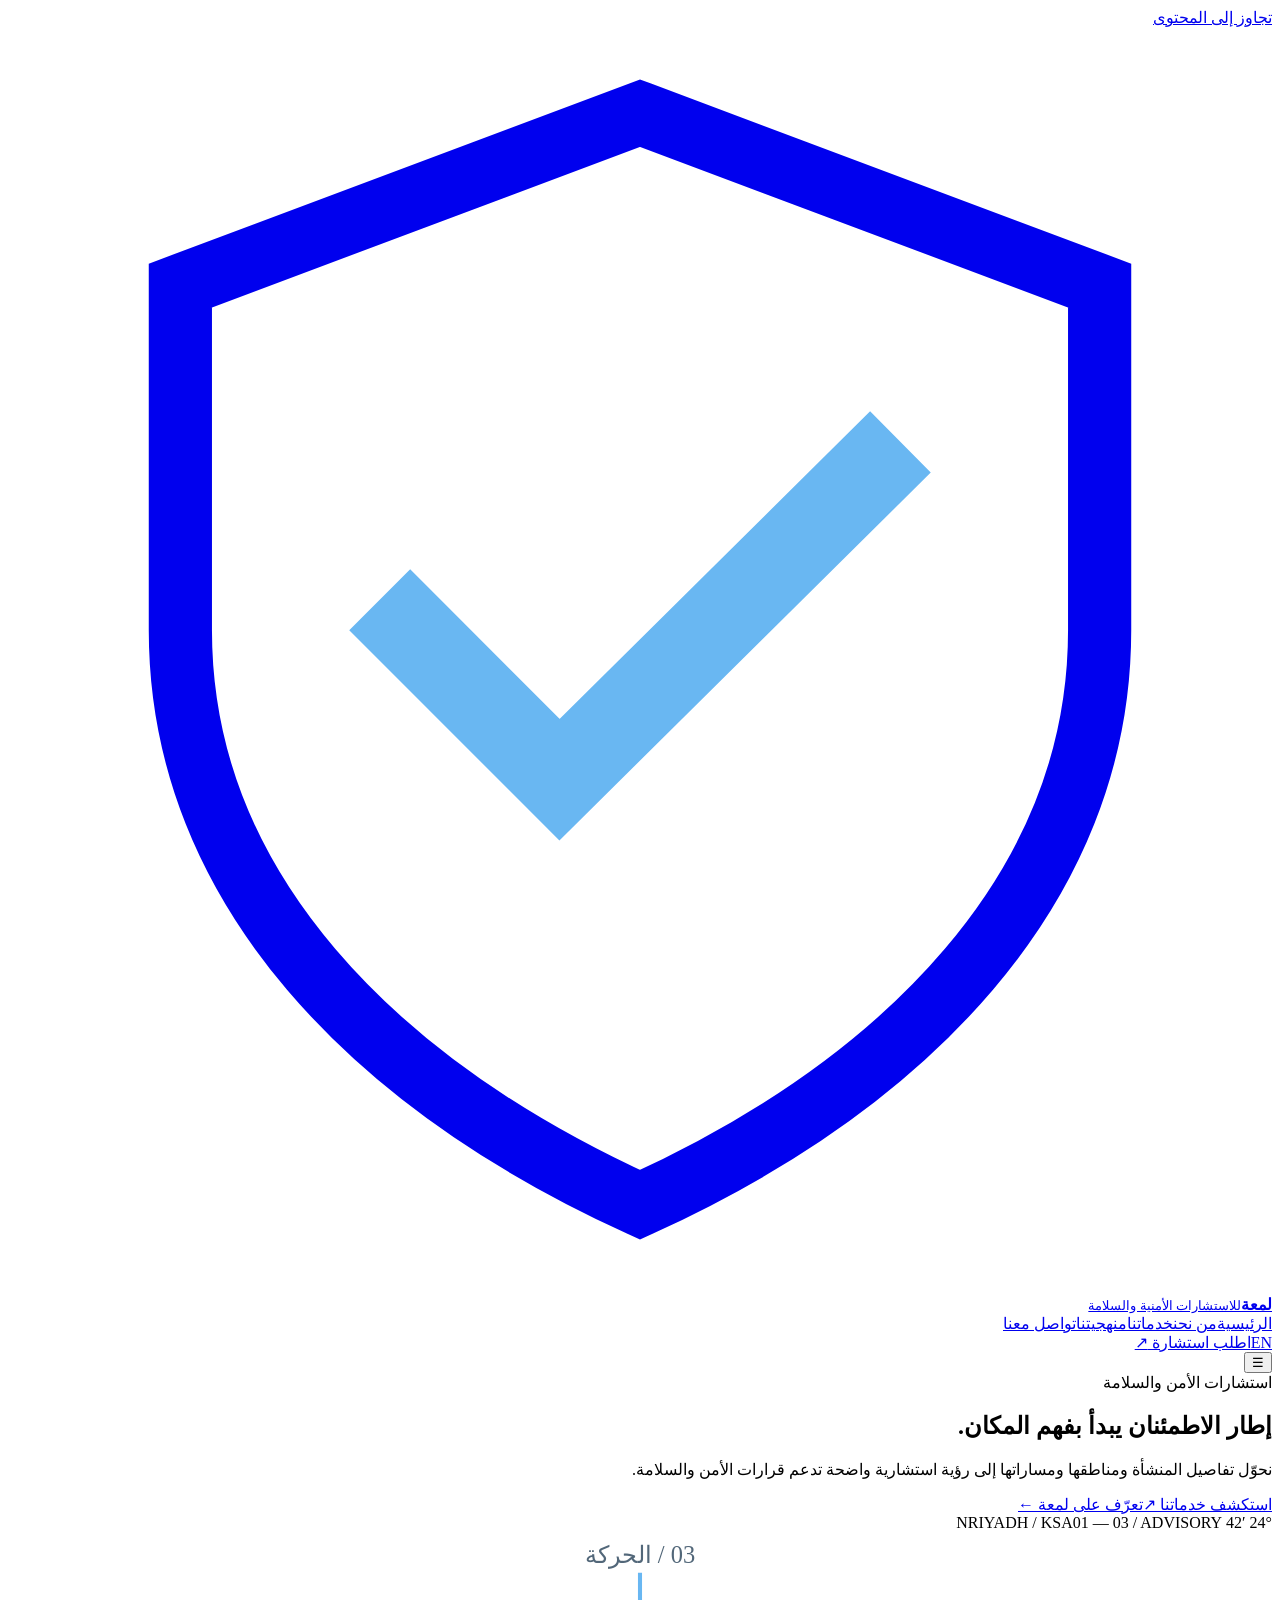
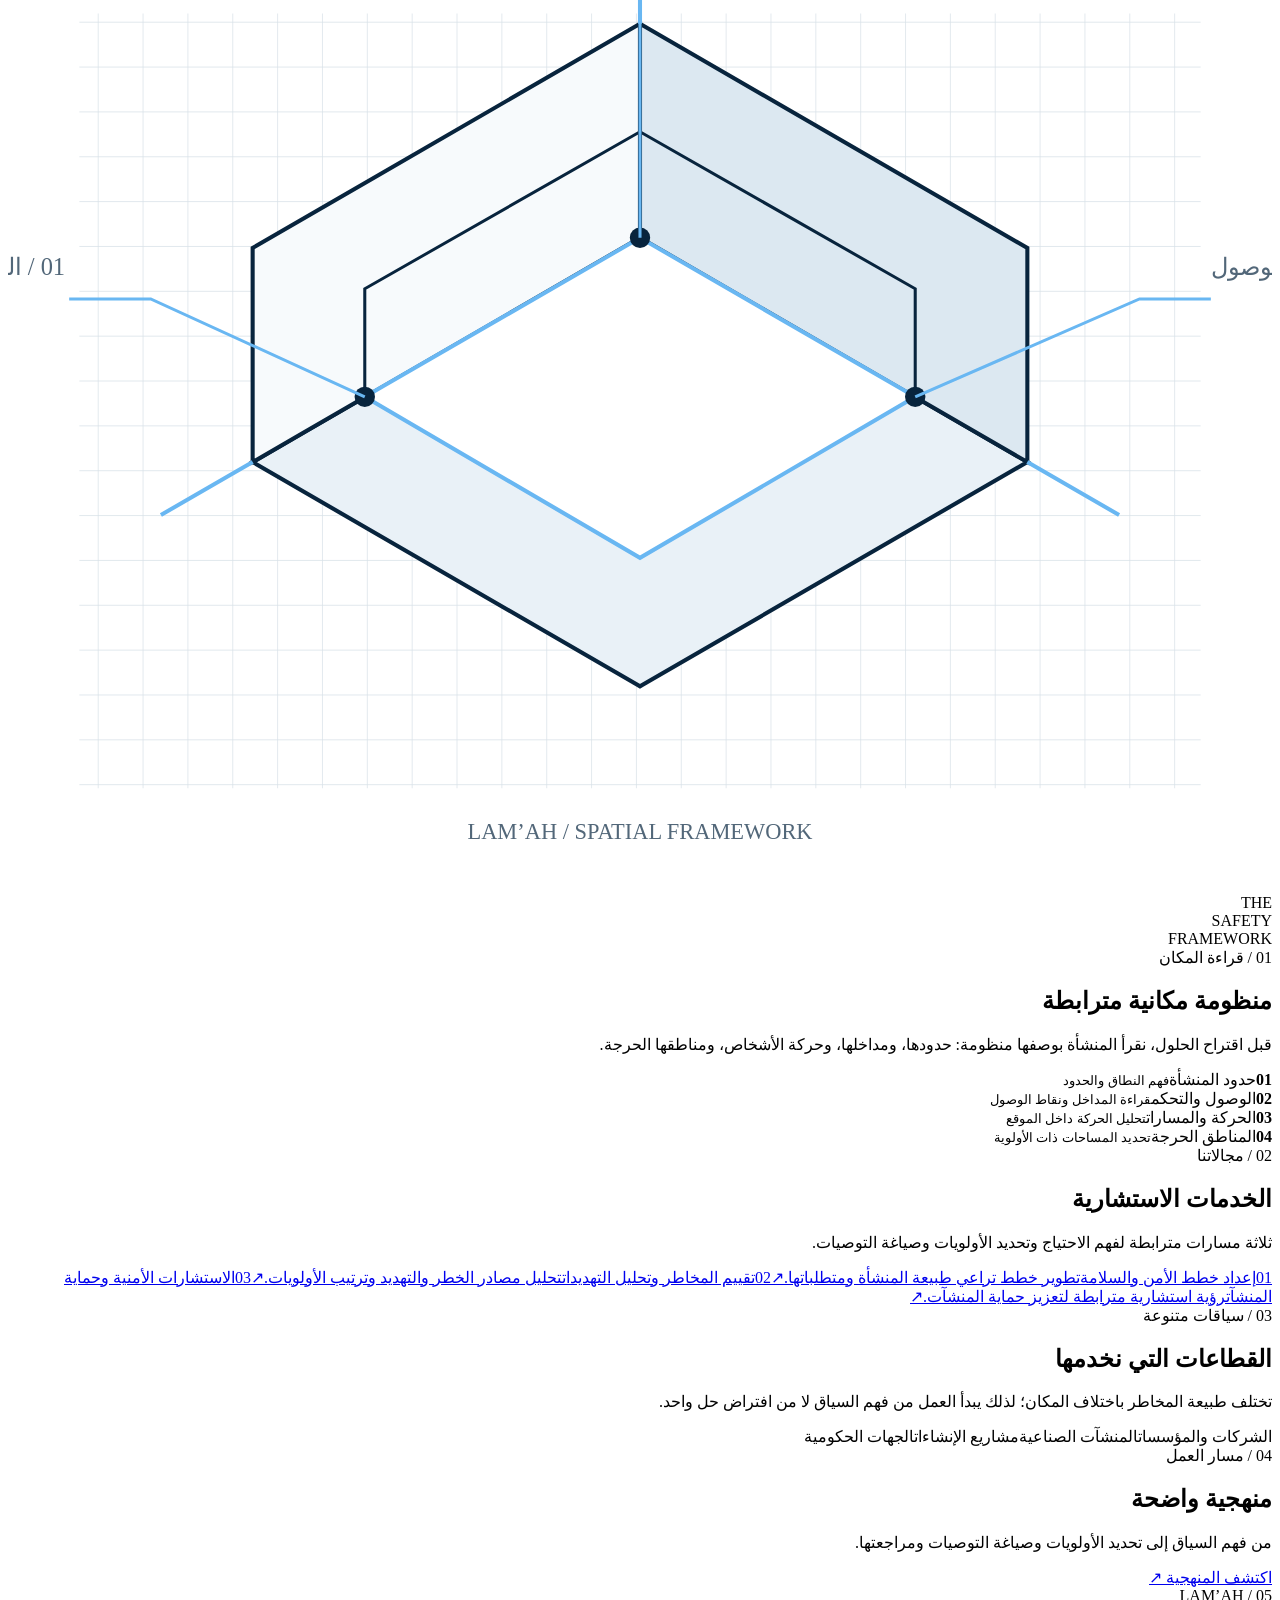
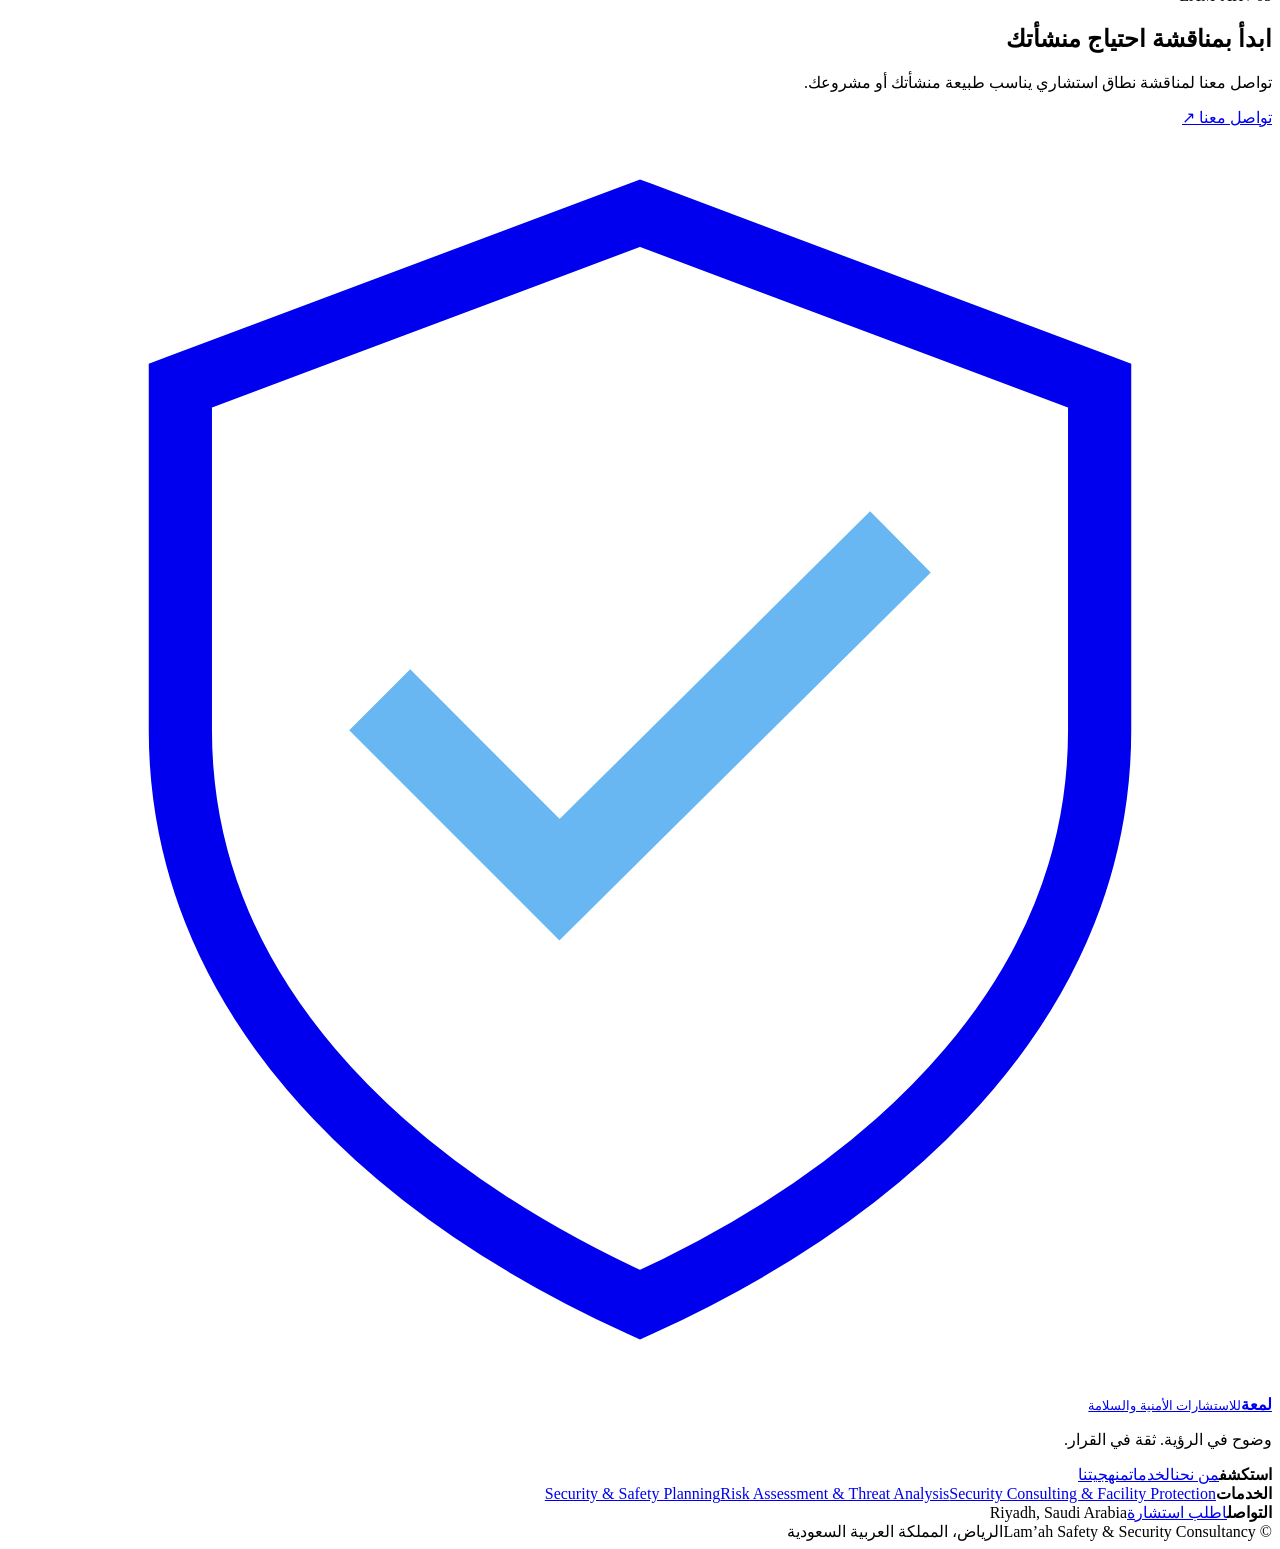
==== commit 8fe80d1f: "Add files via upload" ====
--- a/index.html
+++ b/index.html
@@ -1,5 +1 @@
-<!doctype html><html lang="ar" dir="rtl"><head><meta charset="utf-8"><meta name="viewport" content="width=device-width, initial-scale=1"><meta name="theme-color" content="#172b3a"><meta name="description" content="لمعة للحلول والخدمات الأمنية المتكاملة في الرياض."><meta property="og:title" content="حلول أمنية تبدأ من الرؤية | LAMAA"><meta property="og:description" content="لمعة للحلول والخدمات الأمنية المتكاملة في الرياض."><title>حلول أمنية تبدأ من الرؤية | LAMAA لمعة</title><link rel="icon" href="favicon.svg" type="image/svg+xml"><link rel="stylesheet" href="styles.css"></head><body><header class="site-header"><a class="brand" href="index.html"><img src="logo-horizontal.svg" alt="لمعة LAMAA"></a><nav class="main-nav" id="mainNav"><a class="nav-link active" href="index.html"><span class="ar">الرئيسية</span><span class="en">Home</span></a><a class="nav-link " href="about.html"><span class="ar">عن لمعة</span><span class="en">About</span></a><a class="nav-link " href="services.html"><span class="ar">خدماتنا</span><span class="en">Services</span></a><a class="nav-link " href="sectors.html"><span class="ar">القطاعات</span><span class="en">Sectors</span></a><a class="nav-link " href="approach.html"><span class="ar">منهجيتنا</span><span class="en">Approach</span></a><a class="nav-link " href="contact.html"><span class="ar">تواصل معنا</span><span class="en">Contact</span></a></nav><div class="header-actions"><button class="lang-switch" id="langSwitch" type="button" aria-label="Switch language">EN</button><a class="header-cta" href="contact.html"><span class="ar">اطلب تواصلًا</span><span class="en">Get in touch</span><b>↗</b></a><button class="menu-toggle" id="menuToggle" aria-label="Open menu">☰</button></div></header><main><section class="home-hero"><div class="hero-content"><p class="eyebrow"><i></i><span class="ar">لمعة للحلول والخدمات الأمنية المتكاملة</span><span class="en">LAMAA · INTEGRATED SECURITY SOLUTIONS</span></p><h1><span class="ar">الأمن يبدأ<br><em>من الرؤية.</em></span><span class="en">Security begins<br><em>with perspective.</em></span></h1><p class="hero-lead ar">حلول أمنية تجمع بين الحضور الميداني والتقنيات الحديثة، لتلبية احتياجات الأفراد والمنشآت.</p><p class="hero-lead en">Security solutions combining on-site presence and modern technologies to address the needs of people and organizations.</p><div class="hero-actions"><a class="button button-light" href="services.html"><span class="ar">استكشف خدماتنا</span><span class="en">Explore services</span><b>↗</b></a><a class="text-link" href="about.html"><span class="ar">تعرّف على لمعة</span><span class="en">Discover LAMAA</span><b>←</b></a></div><div class="hero-meta"><span class="ar">الرياض · المملكة العربية السعودية</span><span class="en">Riyadh · Saudi Arabia</span><span>01 — 08 / SECURITY SPECTRUM</span></div></div><div class="hero-visual"><div class="visual-label label-top">LAMAA / SECURITY SYSTEM</div><div class="visual-grid"></div><div class="visual-orbit orbit-one"></div><div class="visual-orbit orbit-two"></div><div class="visual-orbit orbit-three"></div><div class="visual-core"><img src="logo-mark.svg" alt=""></div><div class="visual-crosshair cross-a"></div><div class="visual-crosshair cross-b"></div><div class="visual-coordinates">24°42′ N<br>46°40′ E</div><div class="visual-label label-bottom">PROTECTION · PRESENCE · TECHNOLOGY</div></div></section>
-<section class="intro-band"><div class="section-kicker">01 / <span class="ar">لمعة</span><span class="en">LAMAA</span></div><div class="intro-copy"><h2><span class="ar">منظومة أمنية<br>تواكب <em>احتياجك.</em></span><span class="en">An integrated approach<br>to <em>your security needs.</em></span></h2><p class="ar">تقدم لمعة خدمات وحلولًا أمنية متكاملة للأفراد والمنشآت، من الحماية الميدانية إلى الأنظمة التقنية والأمن السيبراني.</p><p class="en">LAMAA provides integrated security services and solutions for people and organizations, from on-site protection to security technologies and cybersecurity.</p><a class="under-link" href="about.html"><span class="ar">المزيد عن لمعة</span><span class="en">More about LAMAA</span><b>↗</b></a></div><div class="intro-index">01<br><span>08</span></div></section>
-<section class="services-preview section-pad"><div class="section-heading"><div><p class="eyebrow-dark">02 / <span class="ar">خدماتنا</span><span class="en">OUR SERVICES</span></p><h2><span class="ar">حماية متعددة<br><em>الأبعاد.</em></span><span class="en">Protection across<br><em>multiple dimensions.</em></span></h2></div><p class="section-summary ar">مجموعة من الخدمات المترابطة لتغطية احتياجات الحماية الميدانية والتقنية.</p><p class="section-summary en">Connected services addressing on-site protection and technology needs.</p></div><div class="service-grid">{cards}</div><div class="section-end"><a class="button button-dark" href="services.html"><span class="ar">عرض جميع الخدمات</span><span class="en">View all services</span><b>↗</b></a></div></section>
-<section class="dark-statement"><div class="statement-mark"><div class="statement-ring"></div><img src="logo-mark.svg" alt=""></div><div><p class="eyebrow">03 / <span class="ar">توجهنا</span><span class="en">OUR PURPOSE</span></p><h2><span class="ar">الثقة لا تأتي<br>من حل واحد، بل من<br><em>منظومة متكاملة.</em></span><span class="en">Trust is not built<br>by one solution, but by<br><em>an integrated system.</em></span></h2><a class="text-link light-link" href="approach.html"><span class="ar">اكتشف منهجيتنا</span><span class="en">Explore our approach</span><b>↗</b></a></div></section>
-<section class="contact-strip"><div><p class="eyebrow-dark">04 / <span class="ar">الخطوة التالية</span><span class="en">NEXT STEP</span></p><h2><span class="ar">لنتحدث عن<br><em>احتياجك الأمني.</em></span><span class="en">Let's discuss<br><em>your security needs.</em></span></h2></div><a class="button button-dark" href="contact.html"><span class="ar">تواصل مع لمعة</span><span class="en">Contact LAMAA</span><b>↗</b></a></section></main><footer class="site-footer"><div class="footer-main"><div><img src="logo-horizontal-light.svg" alt="LAMAA" class="footer-logo"><p class="ar">حلول وخدمات أمنية متكاملة للأفراد والمنشآت.</p><p class="en">Integrated security services and solutions for people and organizations.</p></div><div class="footer-links"><b class="ar">استكشف</b><b class="en">Explore</b><a href="about.html"><span class="ar">عن لمعة</span><span class="en">About</span></a><a href="services.html"><span class="ar">الخدمات</span><span class="en">Services</span></a><a href="sectors.html"><span class="ar">القطاعات</span><span class="en">Sectors</span></a><a href="contact.html"><span class="ar">التواصل</span><span class="en">Contact</span></a></div><div class="footer-location"><b class="ar">موقعنا</b><b class="en">Location</b><p class="ar">الرياض، المملكة العربية السعودية</p><p class="en">Riyadh, Saudi Arabia</p></div></div><div class="footer-bottom"><span>© <span id="year"></span> LAMAA</span><span class="ar">جميع الحقوق محفوظة</span><span class="en">All rights reserved</span><a href="index.html">LAMAA.SA</a></div></footer><script src="config.js"></script><script src="site.js"></script></body></html>+<!doctype html><html lang="ar" dir="rtl"><head><meta charset="utf-8"><meta name="viewport" content="width=device-width,initial-scale=1"><meta name="theme-color" content="#08243d"><meta name="color-scheme" content="light"><link rel="icon" type="image/svg+xml" href="/assets/favicon.svg"><meta name="description" content="نحوّل تفاصيل المنشأة ومناطقها ومساراتها إلى رؤية استشارية واضحة تدعم قرارات الأمن والسلامة."><title>الرئيسية | Lam’ah</title><link rel="stylesheet" href="/assets/site.css"></head><body><a class="skip" href="#main">تجاوز إلى المحتوى</a><header class="header"><a class="brand" href="/"><span class="brand-mark" aria-hidden="true"><svg viewBox="0 0 44 44" focusable="false"><path d="M22 3 38 9v12c0 9-6.8 15.8-16 20C12.8 36.8 6 30 6 21V9Z" fill="none" stroke="currentColor" stroke-width="2.2"/><path d="m14 21 5.2 5.2L30 15.5" fill="none" stroke="#69B7F2" stroke-width="3" stroke-linecap="square" stroke-linejoin="miter"/></svg></span><span><b>لمعة</b><small>للاستشارات الأمنية والسلامة</small></span></a><nav id="primary-navigation" aria-label="التنقل الرئيسي"><a class="active" href="/">الرئيسية</a><a class="" href="/about/">من نحن</a><a class="" href="/services/">خدماتنا</a><a class="" href="/approach/">منهجيتنا</a><a class="" href="/contact/">تواصل معنا</a></nav><div class="head-actions"><a class="lang" href="/en/">EN</a><a class="button small" href="/contact/">اطلب استشارة <span>↗</span></a></div><button class="menu" aria-label="فتح القائمة" aria-expanded="false" aria-controls="primary-navigation"><span aria-hidden="true">☰</span></button></header><main id="main"><section class="hero home-hero"><div class="hero-copy"><div class="eyebrow"><i></i>استشارات الأمن والسلامة</div><h1>إطار الاطمئنان يبدأ بفهم المكان.</h1><p>نحوّل تفاصيل المنشأة ومناطقها ومساراتها إلى رؤية استشارية واضحة تدعم قرارات الأمن والسلامة.</p><div class="actions"><a class="button" href="/services/">استكشف خدماتنا ↗</a><a class="text-link" href="/about/">تعرّف على لمعة ←</a></div><div class="hero-meta"><span>24° 42′ N</span><span>RIYADH / KSA</span><span>01 — 03 / ADVISORY</span></div></div><div class="hero-art"><svg viewBox="0 0 620 470" role="img" aria-label="رسم معماري توضيحي للمنشأة"><defs><pattern id="grid" width="22" height="22" patternUnits="userSpaceOnUse"><path d="M22 0H0V22" fill="none" stroke="#d8e1e8" stroke-width=".7"/></pattern></defs><path d="M35 40H585V420H35Z" fill="url(#grid)"/><path d="M120 260L310 150L500 260L310 370Z" fill="#e9f1f7" stroke="#08243d" stroke-width="2"/><path d="M120 260V155L310 45V150Z" fill="#f7fafc" stroke="#08243d" stroke-width="2"/><path d="M310 150V45L500 155V260Z" fill="#dce8f1" stroke="#08243d" stroke-width="2"/><path d="M175 228L310 150L445 228L310 307Z" fill="#fff" stroke="#69b7f2" stroke-width="2"/><path d="M175 228V175L310 98V150 M310 150V98L445 175V228" fill="none" stroke="#08243d" stroke-width="1.5"/><path d="M120 260L75 286 M500 260L545 286 M310 45V20" stroke="#69b7f2" stroke-width="2"/><g fill="#08243d"><circle cx="175" cy="228" r="5"/><circle cx="445" cy="228" r="5"/><circle cx="310" cy="150" r="5"/></g><g stroke="#69b7f2" stroke-width="1.5" fill="none"><path d="M175 228L70 180H30 M445 228L555 180H590 M310 150L310 25"/></g><g fill="#526779" font-size="12"><text x="28" y="168">01 / الحدود</text><text x="590" y="168" text-anchor="end">02 / الوصول</text><text x="310" y="15" text-anchor="middle">03 / الحركة</text></g><text x="310" y="445" text-anchor="middle" fill="#526779" font-size="11">LAM’AH / SPATIAL FRAMEWORK</text></svg><div class="art-stamp">THE<br>SAFETY<br>FRAMEWORK</div></div></section><section class="section framework"><div class="section-kicker">01 / قراءة المكان</div><div class="section-head"><h2>منظومة مكانية مترابطة</h2><p>قبل اقتراح الحلول، نقرأ المنشأة بوصفها منظومة: حدودها، ومداخلها، وحركة الأشخاص، ومناطقها الحرجة.</p></div><div class="layers"><div class="layer"><b>01</b><span>حدود المنشأة</span><small>فهم النطاق والحدود</small></div><div class="layer"><b>02</b><span>الوصول والتحكم</span><small>قراءة المداخل ونقاط الوصول</small></div><div class="layer"><b>03</b><span>الحركة والمسارات</span><small>تحليل الحركة داخل الموقع</small></div><div class="layer"><b>04</b><span>المناطق الحرجة</span><small>تحديد المساحات ذات الأولوية</small></div></div></section><section class="section service-index"><div class="section-kicker">02 / مجالاتنا</div><div class="section-head"><h2>الخدمات الاستشارية</h2><p>ثلاثة مسارات مترابطة لفهم الاحتياج وتحديد الأولويات وصياغة التوصيات.</p></div><div class="service-list"><a class="service-row" href="/services/security-safety-planning/"><span class="service-no">01</span><span class="service-title">إعداد خطط الأمن والسلامة</span><span class="service-desc">تطوير خطط تراعي طبيعة المنشأة ومتطلباتها.</span><span class="service-arrow">↗</span></a><a class="service-row" href="/services/risk-assessment/"><span class="service-no">02</span><span class="service-title">تقييم المخاطر وتحليل التهديدات</span><span class="service-desc">تحليل مصادر الخطر والتهديد وترتيب الأولويات.</span><span class="service-arrow">↗</span></a><a class="service-row" href="/services/facility-protection/"><span class="service-no">03</span><span class="service-title">الاستشارات الأمنية وحماية المنشآت</span><span class="service-desc">رؤية استشارية مترابطة لتعزيز حماية المنشآت.</span><span class="service-arrow">↗</span></a></div></section><section class="sector-band"><div><div class="section-kicker">03 / سياقات متنوعة</div><h2>القطاعات التي نخدمها</h2><p>تختلف طبيعة المخاطر باختلاف المكان؛ لذلك يبدأ العمل من فهم السياق لا من افتراض حل واحد.</p></div><div class="sector-list"><span>الشركات والمؤسسات</span><span>المنشآت الصناعية</span><span>مشاريع الإنشاءات</span><span>الجهات الحكومية</span></div></section><section class="section approach-preview"><div class="section-kicker">04 / مسار العمل</div><div class="approach-row"><div><h2>منهجية واضحة</h2><p>من فهم السياق إلى تحديد الأولويات وصياغة التوصيات ومراجعتها.</p></div><a class="button outline" href="/approach/">اكتشف المنهجية ↗</a></div></section><section class="closing"><div class="section-kicker">05 / LAM’AH</div><h2>ابدأ بمناقشة احتياج منشأتك</h2><p>تواصل معنا لمناقشة نطاق استشاري يناسب طبيعة منشأتك أو مشروعك.</p><a class="button light" href="/contact/">تواصل معنا ↗</a></section></main><footer class="footer"><div class="footer-top"><div><a class="brand inverse" href="/"><span class="brand-mark" aria-hidden="true"><svg viewBox="0 0 44 44" focusable="false"><path d="M22 3 38 9v12c0 9-6.8 15.8-16 20C12.8 36.8 6 30 6 21V9Z" fill="none" stroke="currentColor" stroke-width="2.2"/><path d="m14 21 5.2 5.2L30 15.5" fill="none" stroke="#69B7F2" stroke-width="3" stroke-linecap="square" stroke-linejoin="miter"/></svg></span><span><b>لمعة</b><small>للاستشارات الأمنية والسلامة</small></span></a><p>وضوح في الرؤية. ثقة في القرار.</p></div><div><b>استكشف</b><a href="/about/">من نحن</a><a href="/services/">الخدمات</a><a href="/approach/">منهجيتنا</a></div><div><b>الخدمات</b><a href="/services/security-safety-planning/">Security & Safety Planning</a><a href="/services/risk-assessment/">Risk Assessment & Threat Analysis</a><a href="/services/facility-protection/">Security Consulting & Facility Protection</a></div><div><b>التواصل</b><a href="/contact/">اطلب استشارة</a><span>Riyadh, Saudi Arabia</span></div></div><div class="footer-bottom"><span>© Lam’ah Safety & Security Consultancy</span><span>الرياض، المملكة العربية السعودية</span></div></footer><script src="/assets/site.js"></script></body></html>
